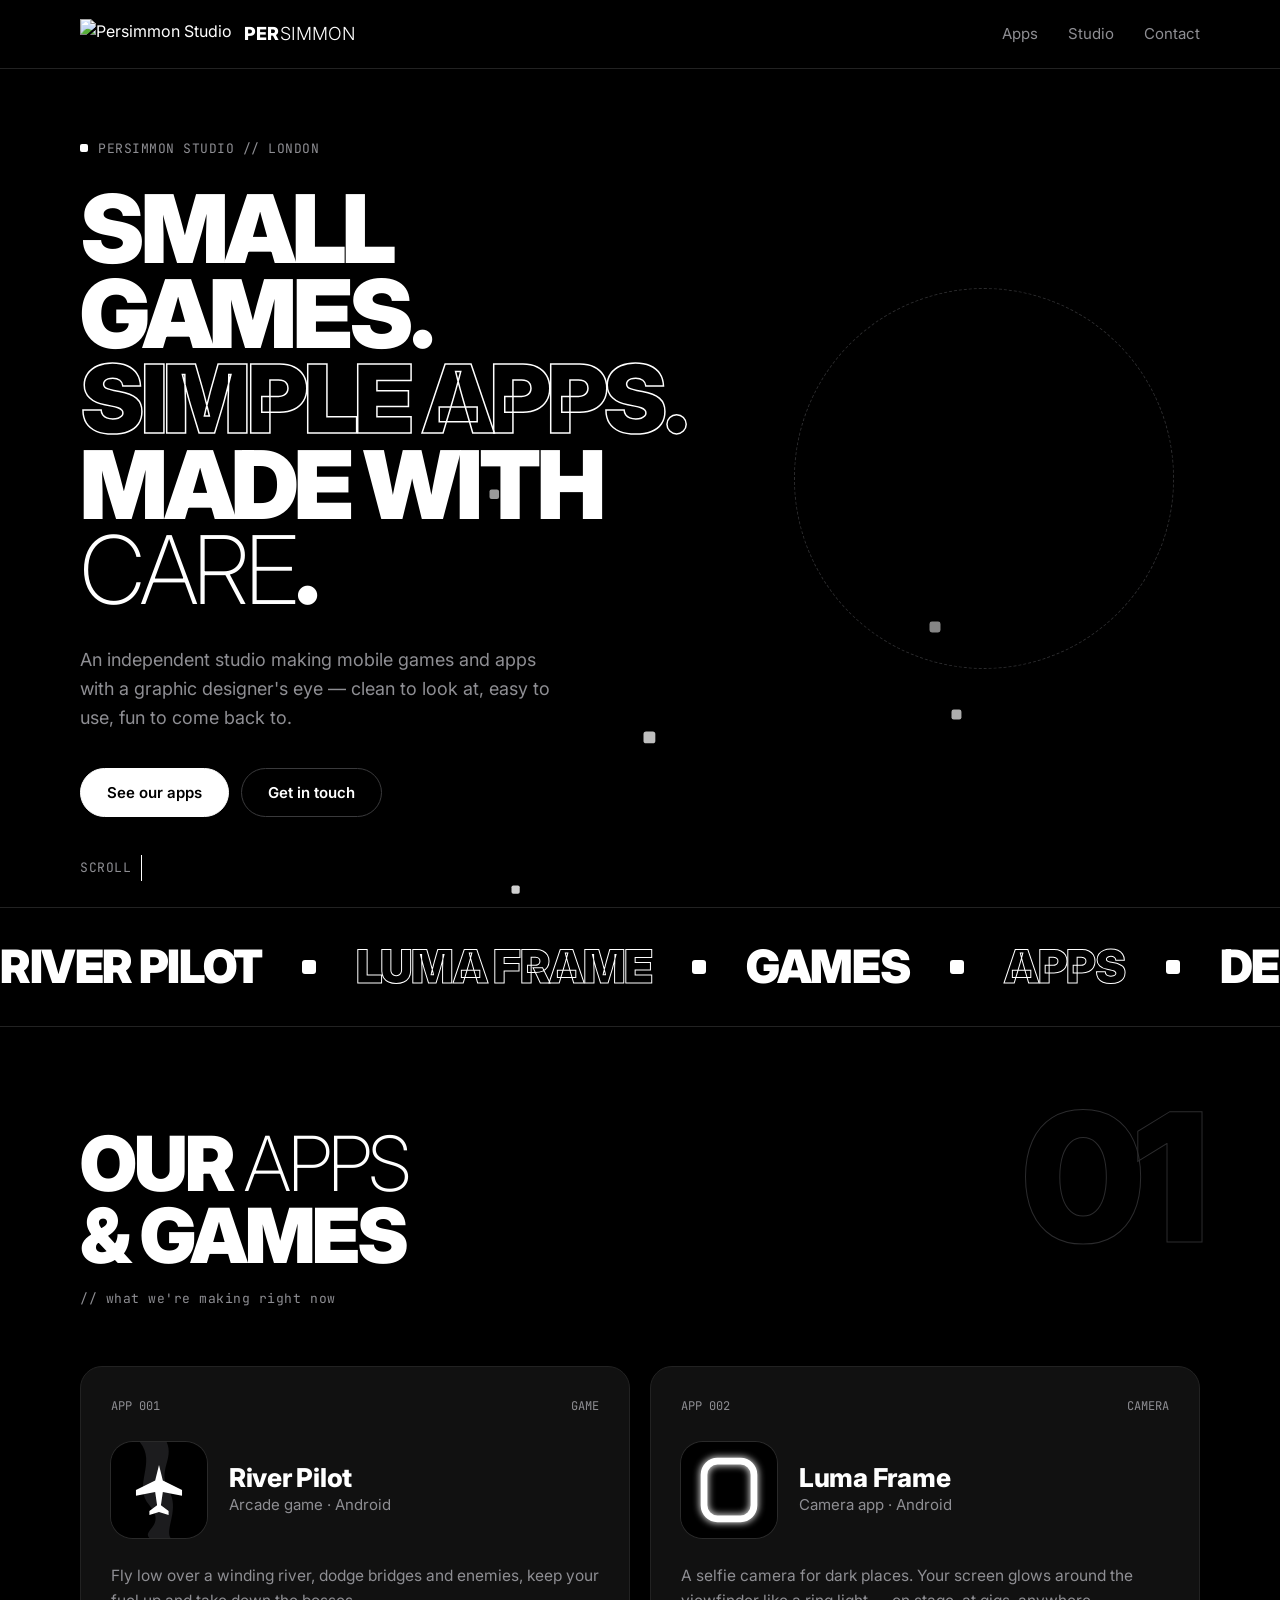
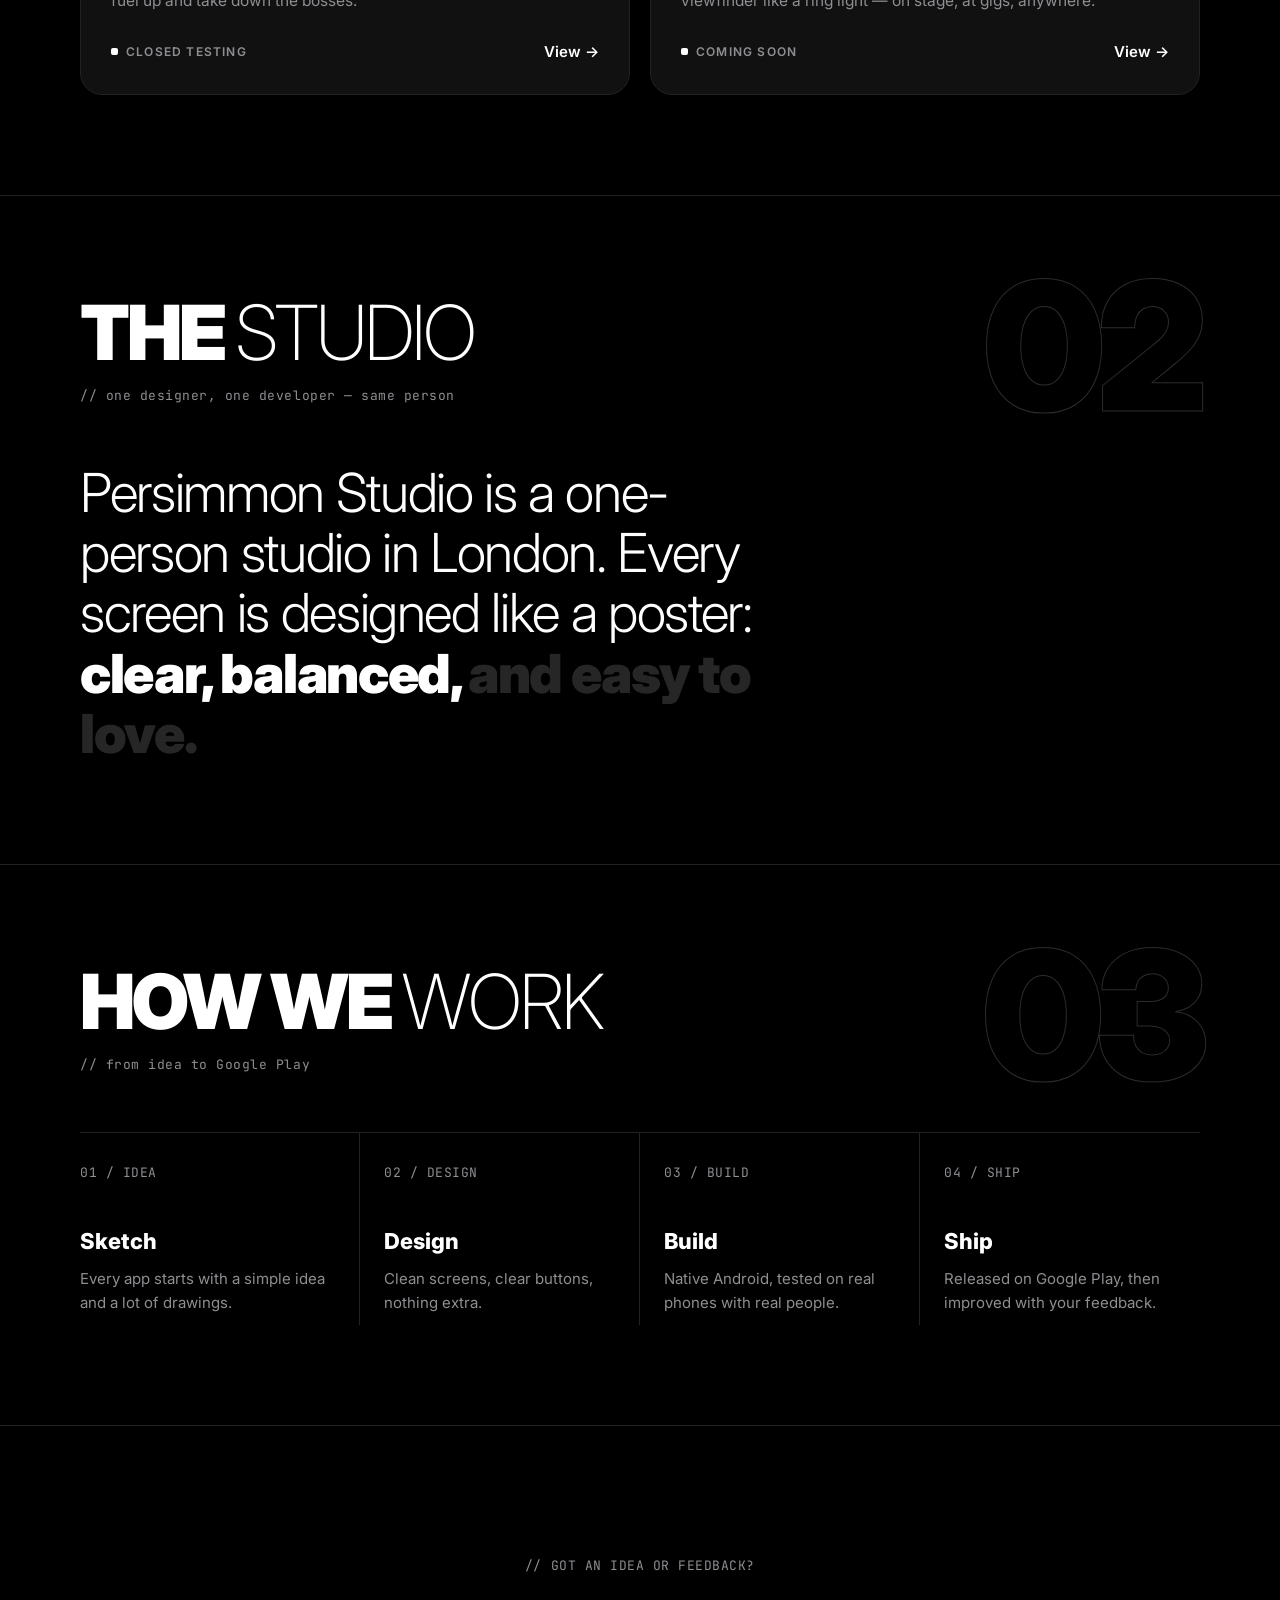
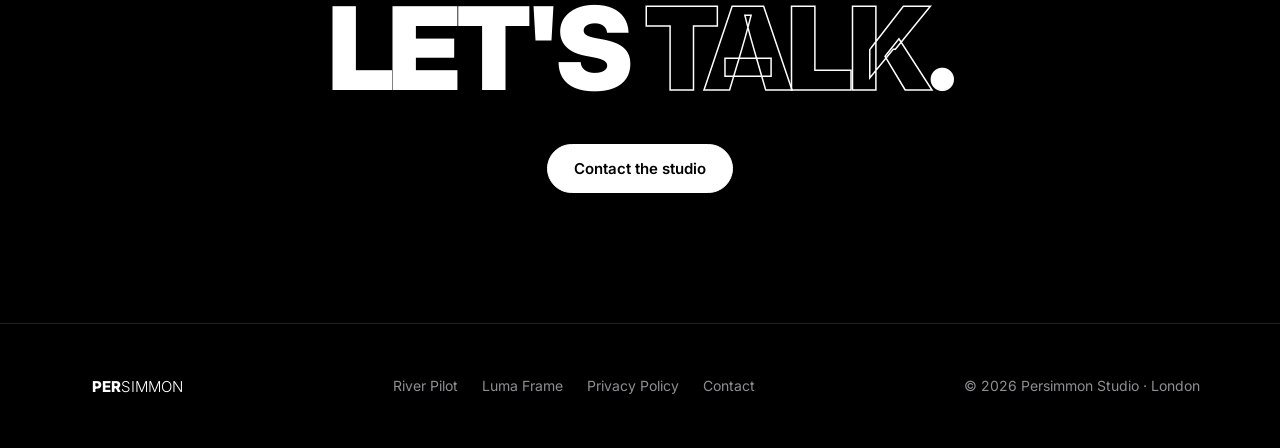
==== index.html @ 0d6e6540 "Add files via upload" ====
<!DOCTYPE html>
<html lang="en">
<head>
  <meta charset="UTF-8">
  <meta name="viewport" content="width=device-width, initial-scale=1.0">
  <title>Persimmon Studio — Independent Games & Apps</title>
  <meta name="description" content="Persimmon Studio is an independent London studio making clean, simple mobile games and apps — River Pilot and Luma Frame.">
  <link rel="icon" href="assets/favicon.png">
  <link rel="preconnect" href="https://fonts.googleapis.com">
  <link rel="preconnect" href="https://fonts.gstatic.com" crossorigin>
  <link href="https://fonts.googleapis.com/css2?family=Inter:wght@200;300;400;500;600;700;800;900&family=JetBrains+Mono:wght@400;500&display=swap" rel="stylesheet">
  <link rel="stylesheet" href="style.css">
  <link rel="stylesheet" href="motion.css">
</head>
<body>
<canvas id="pixels" aria-hidden="true"></canvas>

<header class="site-header">
  <div class="wrap nav">
    <a class="brand" href="index.html"><img src="assets/mark-white.png" alt="Persimmon Studio"><span class="wordmark"><b>PER</b>SIMMON</span></a>
    <ul class="nav-links">
      <li><a href="index.html#apps">Apps</a></li>
      <li><a href="index.html#studio">Studio</a></li>
      <li><a href="contact.html">Contact</a></li>
    </ul>
  </div>
</header>

<main>
  <!-- ===== HERO ===== -->
  <div class="hero-x">
    <div class="wrap hero-grid">
      <div>
        <div class="mono"><span class="sq"></span><span data-scramble>PERSIMMON STUDIO // LONDON</span></div>
        <h1 class="mega">
          <span class="line"><span>Small games.</span></span>
          <span class="line outline"><span>Simple apps.</span></span>
          <span class="line"><span>Made with <span class="thin">care</span>.</span></span>
        </h1>
        <p class="lead reveal d2">An independent studio making mobile games and apps with a graphic designer's eye — clean to look at, easy to use, fun to come back to.</p>
        <div class="hero-actions reveal d3">
          <a class="btn btn-white" href="#apps">See our apps</a>
          <a class="btn btn-line" href="contact.html">Get in touch</a>
        </div>
      </div>
      <div class="mark-stage" aria-hidden="true">
        <div class="mark-ring"></div>
        <img src="assets/mark-white.png" alt="">
      </div>
    </div>
    <div class="scroll-hint wrap mono">SCROLL<span class="bar"></span></div>
  </div>

  <!-- ===== MARQUEE ===== -->
  <div class="marquee" aria-hidden="true">
    <div class="marquee-track">
      <span>River Pilot <i></i></span><span class="o">Luma Frame <i></i></span><span>Games <i></i></span><span class="o">Apps <i></i></span><span>Design <i></i></span><span class="o">London <i></i></span>
      <span>River Pilot <i></i></span><span class="o">Luma Frame <i></i></span><span>Games <i></i></span><span class="o">Apps <i></i></span><span>Design <i></i></span><span class="o">London <i></i></span>
    </div>
  </div>

  <!-- ===== APPS ===== -->
  <section id="apps" style="border-top:0">
    <div class="wrap">
      <div class="shead reveal">
        <div class="big-num">01</div>
        <h2>Our <span class="thin">apps</span><br>&amp; games</h2>
        <span class="mono">// what we're making right now</span>
      </div>
      <div class="apps">

        <a class="app-card reveal d1" href="river-pilot.html">
          <div class="case-no"><span>APP 001</span><span>GAME</span></div>
          <div class="app-top">
            <div class="app-icon">
              <svg viewBox="0 0 100 100" aria-hidden="true">
                <rect width="100" height="100" fill="#000"/>
                <path d="M30 0 C48 22 22 45 40 66 S32 92 40 100 L62 100 C56 90 72 70 60 50 S66 18 58 0 Z" fill="#1c1c1e"/>
                <path d="M50 24 L54 40 L74 50 L74 56 L54 52 L52 66 L60 72 L60 76 L50 73 L40 76 L40 72 L48 66 L46 52 L26 56 L26 50 L46 40 Z" fill="#fff"/>
              </svg>
            </div>
            <div>
              <h3 data-scramble>River Pilot</h3>
              <div class="type">Arcade game · Android</div>
            </div>
          </div>
          <p>Fly low over a winding river, dodge bridges and enemies, keep your fuel up and take down the bosses.</p>
          <div class="app-foot"><span class="status">Closed testing</span><span class="arrow">View →</span></div>
        </a>

        <a class="app-card reveal d2" href="luma-frame.html">
          <div class="case-no"><span>APP 002</span><span>CAMERA</span></div>
          <div class="app-top">
            <div class="app-icon">
              <svg viewBox="0 0 100 100" aria-hidden="true">
                <defs><filter id="lf-glow-home" x="-50%" y="-50%" width="200%" height="200%"><feGaussianBlur stdDeviation="4"/></filter></defs>
                <rect width="100" height="100" fill="#000"/>
                <rect x="24" y="20" width="52" height="60" rx="14" fill="none" stroke="#fff" stroke-width="9" filter="url(#lf-glow-home)" opacity=".85"/>
                <rect x="24" y="20" width="52" height="60" rx="14" fill="none" stroke="#fff" stroke-width="7"/>
              </svg>
            </div>
            <div>
              <h3 data-scramble>Luma Frame</h3>
              <div class="type">Camera app · Android</div>
            </div>
          </div>
          <p>A selfie camera for dark places. Your screen glows around the viewfinder like a ring light — on stage, at gigs, anywhere.</p>
          <div class="app-foot"><span class="status">Coming soon</span><span class="arrow">View →</span></div>
        </a>

      </div>
    </div>
  </section>

  <!-- ===== STUDIO ===== -->
  <section id="studio">
    <div class="wrap">
      <div class="shead reveal">
        <div class="big-num">02</div>
        <h2>The <span class="thin">studio</span></h2>
        <span class="mono">// one designer, one developer — same person</span>
      </div>
      <p class="statement">Persimmon Studio is a one-person studio in London. Every screen is designed like a poster: <b>clear, balanced, and easy to love.</b></p>
    </div>
  </section>

  <!-- ===== PROCESS ===== -->
  <section>
    <div class="wrap">
      <div class="shead reveal">
        <div class="big-num">03</div>
        <h2>How we <span class="thin">work</span></h2>
        <span class="mono">// from idea to Google Play</span>
      </div>
      <div class="steps">
        <div class="step reveal"><span class="mono">01 / IDEA</span><h3>Sketch</h3><p>Every app starts with a simple idea and a lot of drawings.</p></div>
        <div class="step reveal d1"><span class="mono">02 / DESIGN</span><h3>Design</h3><p>Clean screens, clear buttons, nothing extra.</p></div>
        <div class="step reveal d2"><span class="mono">03 / BUILD</span><h3>Build</h3><p>Native Android, tested on real phones with real people.</p></div>
        <div class="step reveal d3"><span class="mono">04 / SHIP</span><h3>Ship</h3><p>Released on Google Play, then improved with your feedback.</p></div>
      </div>
    </div>
  </section>

  <!-- ===== CTA ===== -->
  <section class="cta">
    <div class="wrap reveal">
      <div class="mono" data-scramble>// GOT AN IDEA OR FEEDBACK?</div>
      <h2>Let's <span class="outline">talk</span>.</h2>
      <a class="btn btn-white" href="contact.html">Contact the studio</a>
    </div>
  </section>
</main>

<footer class="site-footer">
  <div class="wrap foot">
    <a class="brand" href="index.html"><img src="assets/mark-white.png" alt=""><span class="wordmark"><b>PER</b>SIMMON</span></a>
    <nav>
      <a href="river-pilot.html">River Pilot</a>
      <a href="luma-frame.html">Luma Frame</a>
      <a href="privacy.html">Privacy Policy</a>
      <a href="contact.html">Contact</a>
    </nav>
    <span>© 2026 Persimmon Studio · London</span>
  </div>
</footer>

<script src="main.js"></script>
</body>
</html>
---- style.css ----
/* Persimmon Studio — dark monochrome, built from the logo:
   white on black, bold "PER" + thin "SIMMON", spaced grey "STUDIO",
   and the little square pixels breaking off the fruit. */
:root {
  --bg: #000000;
  --bg-2: #0b0b0b;
  --card: #111111;
  --line: #222222;
  --white: #ffffff;
  --grey: #8e8e93;
  --grey-2: #5c5c60;
  --radius: 22px;
  --max: 1120px;
  --font: "Inter", system-ui, -apple-system, sans-serif;
}

* { box-sizing: border-box; margin: 0; padding: 0; }
html { scroll-behavior: smooth; }
body {
  font-family: var(--font);
  background: var(--bg);
  color: var(--white);
  line-height: 1.6;
  -webkit-font-smoothing: antialiased;
}
img { max-width: 100%; display: block; }
a { color: inherit; }
.wrap { width: min(var(--max), 100% - 48px); margin-inline: auto; }

/* ---------- Wordmark (same as the logo) ---------- */
.wordmark { font-weight: 300; letter-spacing: 0.01em; line-height: 1; }
.wordmark b { font-weight: 800; }
.studio-label { display: block; color: var(--grey); font-weight: 500; letter-spacing: 0.55em; font-size: 0.24em; margin-top: 0.5em; padding-left: 0.55em; }

/* ---------- Header ---------- */
.site-header {
  position: sticky; top: 0; z-index: 20;
  background: rgba(0, 0, 0, 0.72);
  backdrop-filter: saturate(140%) blur(14px);
  -webkit-backdrop-filter: saturate(140%) blur(14px);
  border-bottom: 1px solid var(--line);
}
.nav { display: flex; align-items: center; justify-content: space-between; height: 68px; }
.brand { display: flex; align-items: center; gap: 12px; text-decoration: none; }
.brand img { height: 30px; width: auto; }
.brand .wordmark { font-size: 18px; }
.nav-links { display: flex; gap: 30px; list-style: none; }
.nav-links a { text-decoration: none; font-size: 15px; color: var(--grey); transition: color .2s; }
.nav-links a:hover, .nav-links a[aria-current="page"] { color: var(--white); }

/* ---------- Buttons ---------- */
.btn {
  display: inline-flex; align-items: center; justify-content: center; gap: 10px;
  padding: 14px 26px; border-radius: 999px; font: 600 15px var(--font);
  text-decoration: none; border: 1px solid var(--white); cursor: pointer;
  transition: transform .15s, background .2s, color .2s, border-color .2s;
}
.btn:hover { transform: translateY(-2px); }
.btn-white { background: var(--white); color: #000; }
.btn-line { background: transparent; color: var(--white); border-color: #3a3a3c; }
.btn-line:hover { border-color: var(--white); }
.btn[aria-disabled="true"] { background: #1c1c1e; color: var(--grey); border-color: #1c1c1e; pointer-events: none; }

/* ---------- Pixels (logo motif) ---------- */
.pixels { position: absolute; pointer-events: none; }
.pixels i { position: absolute; background: var(--white); border-radius: 22%; }

/* ---------- Home hero ---------- */
.hero { position: relative; padding: 110px 0 120px; text-align: center; overflow: hidden; }
.hero-mark { width: clamp(120px, 16vw, 180px); margin: 0 auto 44px; }
.hero h1 { font-size: clamp(54px, 10vw, 128px); }
.hero .lead { color: var(--grey); font-size: clamp(17px, 2vw, 20px); max-width: 46ch; margin: 34px auto 40px; }
.hero-actions { display: flex; gap: 12px; justify-content: center; flex-wrap: wrap; }

/* ---------- Sections ---------- */
section { padding: 100px 0; border-top: 1px solid var(--line); }
.kicker { color: var(--grey); font-size: 13px; font-weight: 600; letter-spacing: 0.3em; text-transform: uppercase; margin-bottom: 14px; }
.section-title { font-size: clamp(32px, 4.5vw, 52px); font-weight: 300; letter-spacing: -0.02em; line-height: 1.05; margin-bottom: 50px; }
.section-title b { font-weight: 800; }

/* ---------- App icon ---------- */
.app-icon { width: 96px; height: 96px; border-radius: 22.5%; flex-shrink: 0; overflow: hidden; box-shadow: 0 0 0 1px #2a2a2a; }
.app-icon svg { width: 100%; height: 100%; display: block; }
.app-icon.lg { width: 140px; height: 140px; }

/* ---------- App list (home) ---------- */
.apps { display: grid; grid-template-columns: repeat(auto-fit, minmax(320px, 1fr)); gap: 20px; }
.app-card {
  background: var(--card); border: 1px solid var(--line); border-radius: var(--radius);
  padding: 30px; text-decoration: none; display: flex; flex-direction: column; gap: 26px;
  transition: border-color .2s, transform .2s;
}
.app-card:hover { border-color: #3a3a3c; transform: translateY(-4px); }
.app-top { display: flex; gap: 22px; align-items: center; }
.app-top h3 { font-size: 26px; font-weight: 800; letter-spacing: -0.01em; line-height: 1.15; }
.app-top .type { color: var(--grey); font-size: 15px; }
.app-card p { color: var(--grey); font-size: 15.5px; }
.app-foot { display: flex; justify-content: space-between; align-items: center; margin-top: auto; }
.status { font-size: 12px; font-weight: 600; letter-spacing: .1em; text-transform: uppercase; color: var(--grey); display: inline-flex; align-items: center; gap: 8px; }
.status::before { content: ""; width: 7px; height: 7px; border-radius: 2px; background: var(--white); }
.arrow { font-size: 15px; font-weight: 600; }

/* ---------- About ---------- */
.about { display: grid; grid-template-columns: 1fr 1.2fr; gap: 60px; align-items: start; }
.about p { color: var(--grey); font-size: 18px; margin-bottom: 18px; }
.about p strong { color: var(--white); font-weight: 600; }
.values { display: grid; gap: 0; }
.value { padding: 22px 0; border-bottom: 1px solid var(--line); display: grid; grid-template-columns: 50px 1fr; }
.value:first-child { border-top: 1px solid var(--line); }
.value span { color: var(--grey-2); font-weight: 600; font-size: 14px; padding-top: 3px; }
.value h3 { font-size: 18px; font-weight: 700; margin-bottom: 2px; }
.value p { color: var(--grey); font-size: 15px; margin: 0; }

/* ---------- App page ---------- */
.app-hero { padding: 90px 0 70px; display: grid; grid-template-columns: 1.15fr 1fr; gap: 70px; align-items: center; }
.app-hero h1 { font-size: clamp(50px, 7vw, 86px); font-weight: 800; letter-spacing: -0.035em; line-height: 1; margin: 30px 0 18px; }
.app-hero .lead { color: var(--grey); font-size: 19px; margin-bottom: 34px; max-width: 46ch; }
.phone {
  justify-self: center; width: 100%; max-width: 330px; aspect-ratio: 9 / 19;
  border-radius: 46px; border: 10px solid #1c1c1e; background: #000; overflow: hidden;
  box-shadow: 0 0 0 1px #2c2c2e, 0 40px 80px -30px rgba(255,255,255,.12);
}
.phone svg, .phone img { width: 100%; height: 100%; object-fit: cover; display: block; }
.meta { display: grid; grid-template-columns: repeat(4, 1fr); border-top: 1px solid var(--line); }
.meta div { padding: 26px 0; }
.meta dt { font-size: 12px; text-transform: uppercase; letter-spacing: .18em; color: var(--grey); margin-bottom: 4px; }
.meta dd { font-weight: 700; font-size: 17px; }
.features { display: grid; grid-template-columns: repeat(auto-fit, minmax(240px, 1fr)); gap: 16px; }
.feature { background: var(--card); border: 1px solid var(--line); border-radius: var(--radius); padding: 28px; }
.feature .num { color: var(--grey-2); font-weight: 700; font-size: 13px; margin-bottom: 18px; }
.feature h3 { font-size: 19px; font-weight: 700; margin-bottom: 6px; }
.feature p { color: var(--grey); font-size: 15px; }

/* ---------- Text pages ---------- */
.page-head { padding: 90px 0 50px; }
.page-head h1 { font-size: clamp(42px, 6.5vw, 76px); font-weight: 300; letter-spacing: -0.03em; line-height: 1.02; }
.page-head h1 b { font-weight: 800; }
.page-head p { color: var(--grey); margin-top: 16px; font-size: 17px; }
.prose { max-width: 720px; padding-bottom: 110px; }
.prose h2 { font-size: 22px; font-weight: 700; margin: 50px 0 12px; }
.prose p, .prose li { color: #c7c7cc; margin-bottom: 12px; }
.prose ul { padding-left: 22px; margin-bottom: 12px; }
.prose a { color: var(--white); text-underline-offset: 3px; }
.prose code { background: #1c1c1e; padding: 2px 7px; border-radius: 6px; font-size: .9em; }
.prose .note { background: var(--card); border: 1px solid var(--line); border-radius: 16px; padding: 20px 24px; }
.prose .note p { color: var(--white); margin: 0; }

/* ---------- Contact ---------- */
.topics { display: grid; grid-template-columns: repeat(auto-fit, minmax(230px, 1fr)); gap: 16px; margin-bottom: 20px; }
.contact-box {
  position: relative; overflow: hidden;
  background: var(--white); color: #000; border-radius: 30px;
  padding: clamp(36px, 6vw, 70px); margin-bottom: 110px;
  display: grid; grid-template-columns: 1.2fr 1fr; gap: 40px; align-items: center;
}
.contact-box h2 { font-size: clamp(32px, 4.5vw, 52px); font-weight: 300; letter-spacing: -0.02em; line-height: 1.05; }
.contact-box h2 b { font-weight: 800; }
.contact-box p { color: #555; margin-top: 12px; }
.email-line { font-size: clamp(18px, 2.2vw, 24px); font-weight: 700; word-break: break-all; display: block; margin-bottom: 20px; text-decoration: none; }
.contact-box .btn-white { background: #000; color: #fff; border-color: #000; }
.contact-box .btn-line { color: #000; border-color: #ccc; }
.contact-box .btn-line:hover { border-color: #000; }
.contact-actions { display: flex; gap: 12px; flex-wrap: wrap; }

/* ---------- Footer ---------- */
.site-footer { border-top: 1px solid var(--line); padding: 50px 0; font-size: 14px; color: var(--grey); }
.foot { display: flex; justify-content: space-between; gap: 24px; flex-wrap: wrap; align-items: center; }
.foot .brand img { height: 24px; }
.foot .brand .wordmark { font-size: 15px; color: var(--white); }
.foot nav { display: flex; gap: 24px; flex-wrap: wrap; }
.foot a { text-decoration: none; }
.foot nav a:hover { color: var(--white); }

/* ---------- Responsive ---------- */
@media (max-width: 860px) {
  .app-hero, .contact-box, .about { grid-template-columns: 1fr; }
  .app-hero { gap: 50px; }
  .meta { grid-template-columns: repeat(2, 1fr); }
}
@media (max-width: 560px) {
  .brand .wordmark { display: none; }
  .nav-links { gap: 20px; }
  .app-icon { width: 76px; height: 76px; }
  .app-card { padding: 24px; }
  .hero { padding: 80px 0 90px; }
}
---- motion.css ----
/* ===== Persimmon Studio — motion layer =====
   Extra styles for the animated version: big type, pixel trail,
   custom cursor, marquee, scroll reveals, outlined section numbers. */

:root { --mono: "JetBrains Mono", ui-monospace, monospace; }

/* ---------- Pixel canvas (cursor trail + ambient pixels) ---------- */
#pixels { position: fixed; inset: 0; width: 100%; height: 100%; pointer-events: none; z-index: 1; }
main, .site-footer { position: relative; z-index: 2; }

/* ---------- Custom cursor (desktop only) ---------- */
.cursor, .cursor-dot { position: fixed; top: 0; left: 0; pointer-events: none; z-index: 100; opacity: 0; }
.cursor {
  width: 38px; height: 38px; margin: -19px 0 0 -19px; border: 1px solid rgba(255,255,255,.55);
  border-radius: 10px; transition: width .25s, height .25s, margin .25s, border-radius .25s, background .25s, opacity .3s;
}
.cursor-dot { width: 6px; height: 6px; margin: -3px 0 0 -3px; background: #fff; border-radius: 1.5px; }
body.has-cursor .cursor, body.has-cursor .cursor-dot { opacity: 1; }
body.cursor-hover .cursor { width: 64px; height: 64px; margin: -32px 0 0 -32px; border-radius: 18px; background: rgba(255,255,255,.08); border-color: #fff; }
@media (hover: hover) and (pointer: fine) { body.has-cursor, body.has-cursor a, body.has-cursor button { cursor: none; } }

/* ---------- Mono labels ---------- */
.mono { font-family: var(--mono); font-size: 13px; color: var(--grey); letter-spacing: .04em; }
.mono .sq { display: inline-block; width: 8px; height: 8px; background: #fff; border-radius: 2px; margin-right: 10px; vertical-align: 1px; }

/* ---------- Hero ---------- */
.hero-x { position: relative; padding: 70px 0 90px; min-height: calc(100vh - 68px); display: flex; align-items: center; overflow: hidden; }
.hero-grid { display: grid; grid-template-columns: 1.5fr 1fr; gap: 40px; align-items: center; }
.hero-x > .wrap { width: min(var(--max), 100% - 48px); margin-inline: auto; }
.mega {
  font-weight: 900; text-transform: uppercase; letter-spacing: -0.045em; line-height: .9;
  font-size: clamp(48px, 7.4vw, 108px); margin: 26px 0 34px;
}
.mega .line { display: block; overflow: hidden; }
.mega .line > span { display: inline-block; transform: translateY(105%); animation: rise .9s cubic-bezier(.2,.8,.2,1) forwards; }
.mega .line:nth-child(2) > span { animation-delay: .12s; }
.mega .line:nth-child(3) > span { animation-delay: .24s; }
.mega .outline > span { color: transparent; -webkit-text-stroke: 1.5px #fff; }
.mega .thin { font-weight: 200; }
@keyframes rise { to { transform: translateY(0); } }

.hero-x .lead { color: var(--grey); font-size: 18px; max-width: 44ch; margin-bottom: 36px; }
.hero-x .hero-actions { justify-content: flex-start; }

/* The logo mark with pixels breaking away */
.mark-stage { position: relative; justify-self: center; width: min(340px, 80%); aspect-ratio: 1; }
.mark-stage img { position: absolute; inset: 8%; width: 84%; animation: float 6s ease-in-out infinite; }
.mark-stage .px { position: absolute; background: #fff; border-radius: 22%; opacity: 0; animation: drift 3.6s linear infinite; }
@keyframes float { 0%,100% { transform: translateY(0); } 50% { transform: translateY(-12px); } }
@keyframes drift {
  0%   { opacity: 0; transform: translate(0,0) scale(1); }
  15%  { opacity: 1; }
  100% { opacity: 0; transform: translate(var(--dx), var(--dy)) scale(.4); }
}
.mark-ring { position: absolute; inset: -6%; border: 1px dashed #2c2c2e; border-radius: 50%; animation: spin 40s linear infinite; }
@keyframes spin { to { transform: rotate(360deg); } }

.scroll-hint { position: absolute; left: 0; right: 0; bottom: 26px; }
.scroll-hint .bar { display: inline-block; width: 1px; height: 26px; background: #fff; margin-left: 10px; vertical-align: middle; animation: blink 1.4s steps(2) infinite; }
@keyframes blink { 50% { opacity: 0; } }

/* ---------- Marquee ---------- */
.marquee { border-top: 1px solid var(--line); border-bottom: 1px solid var(--line); overflow: hidden; padding: 22px 0; position: relative; z-index: 2; background: #000; }
.marquee-track { display: flex; width: max-content; animation: marquee 28s linear infinite; }
.marquee span { font-weight: 900; font-size: clamp(26px, 4vw, 46px); text-transform: uppercase; letter-spacing: -0.03em; padding-right: 40px; white-space: nowrap; display: flex; align-items: center; gap: 40px; }
.marquee span.o { color: transparent; -webkit-text-stroke: 1px #fff; }
.marquee i { width: 14px; height: 14px; background: #fff; border-radius: 3px; display: inline-block; }
.marquee:hover .marquee-track { animation-play-state: paused; }
@keyframes marquee { to { transform: translateX(-50%); } }

/* ---------- Section heads with big outlined numbers ---------- */
.shead { position: relative; margin-bottom: 56px; }
.shead .big-num {
  position: absolute; right: 0; top: -40px; font-weight: 900; font-size: clamp(90px, 14vw, 190px);
  line-height: 1; color: transparent; -webkit-text-stroke: 1px #2c2c2e; letter-spacing: -0.05em; pointer-events: none;
}
.shead h2 { font-weight: 900; text-transform: uppercase; letter-spacing: -0.04em; line-height: .95; font-size: clamp(38px, 6vw, 76px); position: relative; }
.shead h2 .thin { font-weight: 200; }
.shead .mono { margin-top: 18px; display: block; position: relative; }

/* ---------- App cards: spotlight hover ---------- */
.app-card { position: relative; overflow: hidden; }
.app-card::before {
  content: ""; position: absolute; inset: 0; pointer-events: none; opacity: 0; transition: opacity .3s;
  background: radial-gradient(420px circle at var(--mx, 50%) var(--my, 50%), rgba(255,255,255,.09), transparent 60%);
}
.app-card:hover::before { opacity: 1; }
.app-card .app-icon { transition: transform .4s cubic-bezier(.2,.8,.2,1); }
.app-card:hover .app-icon { transform: scale(1.08) rotate(-4deg); }
.app-card .arrow { transition: transform .3s; }
.app-card:hover .arrow { transform: translateX(6px); }
.case-no { font-family: var(--mono); font-size: 12px; color: var(--grey); display: flex; justify-content: space-between; }

/* ---------- Big statement ---------- */
.statement { font-weight: 300; font-size: clamp(28px, 4.2vw, 54px); line-height: 1.12; letter-spacing: -0.025em; max-width: 22ch; }
.statement b { font-weight: 900; }
.statement .w { opacity: .15; transition: opacity .4s; }
.statement .w.on { opacity: 1; }

/* ---------- Process ---------- */
.steps { display: grid; grid-template-columns: repeat(4, 1fr); gap: 0; border-top: 1px solid var(--line); }
.step { padding: 30px 24px 10px 0; border-right: 1px solid var(--line); }
.step + .step { padding-left: 24px; }
.step:last-child { border-right: 0; }
.step .mono { display: block; margin-bottom: 40px; }
.step h3 { font-size: 22px; font-weight: 800; margin-bottom: 8px; }
.step p { color: var(--grey); font-size: 15px; }

/* ---------- CTA ---------- */
.cta { text-align: center; padding: 130px 0; }
.cta h2 { font-weight: 900; text-transform: uppercase; letter-spacing: -0.045em; line-height: .9; font-size: clamp(48px, 9vw, 130px); margin: 20px 0 44px; }
.cta h2 .outline { color: transparent; -webkit-text-stroke: 1.5px #fff; }

/* ---------- Scroll reveal ---------- */
.reveal { opacity: 0; transform: translateY(40px); transition: opacity .9s cubic-bezier(.2,.8,.2,1), transform .9s cubic-bezier(.2,.8,.2,1); }
.reveal.in { opacity: 1; transform: none; }
.reveal.d1 { transition-delay: .1s; } .reveal.d2 { transition-delay: .2s; } .reveal.d3 { transition-delay: .3s; }

/* ---------- Header shrink on scroll ---------- */
.site-header { transition: background .3s; }
body.scrolled .site-header { background: rgba(0,0,0,.9); }

/* ---------- Responsive ---------- */
@media (max-width: 860px) {
  .hero-grid { grid-template-columns: 1fr; }
  .mark-stage { order: -1; width: 200px; }
  .hero-x { min-height: auto; padding-top: 50px; }
  .steps { grid-template-columns: 1fr 1fr; }
  .step:nth-child(2) { border-right: 0; }
  .step:nth-child(3) { padding-left: 0; }
  .scroll-hint { display: none; }
}
@media (max-width: 560px) {
  .steps { grid-template-columns: 1fr; }
  .step, .step + .step { border-right: 0; padding-left: 0; border-bottom: 1px solid var(--line); padding-bottom: 24px; }
  .step .mono { margin-bottom: 14px; }
}

/* ---------- Respect reduced motion ---------- */
@media (prefers-reduced-motion: reduce) {
  *, *::before, *::after { animation: none !important; transition: none !important; }
  .mega .line > span { transform: none; }
  .reveal { opacity: 1; transform: none; }
  .statement .w { opacity: 1; }
}
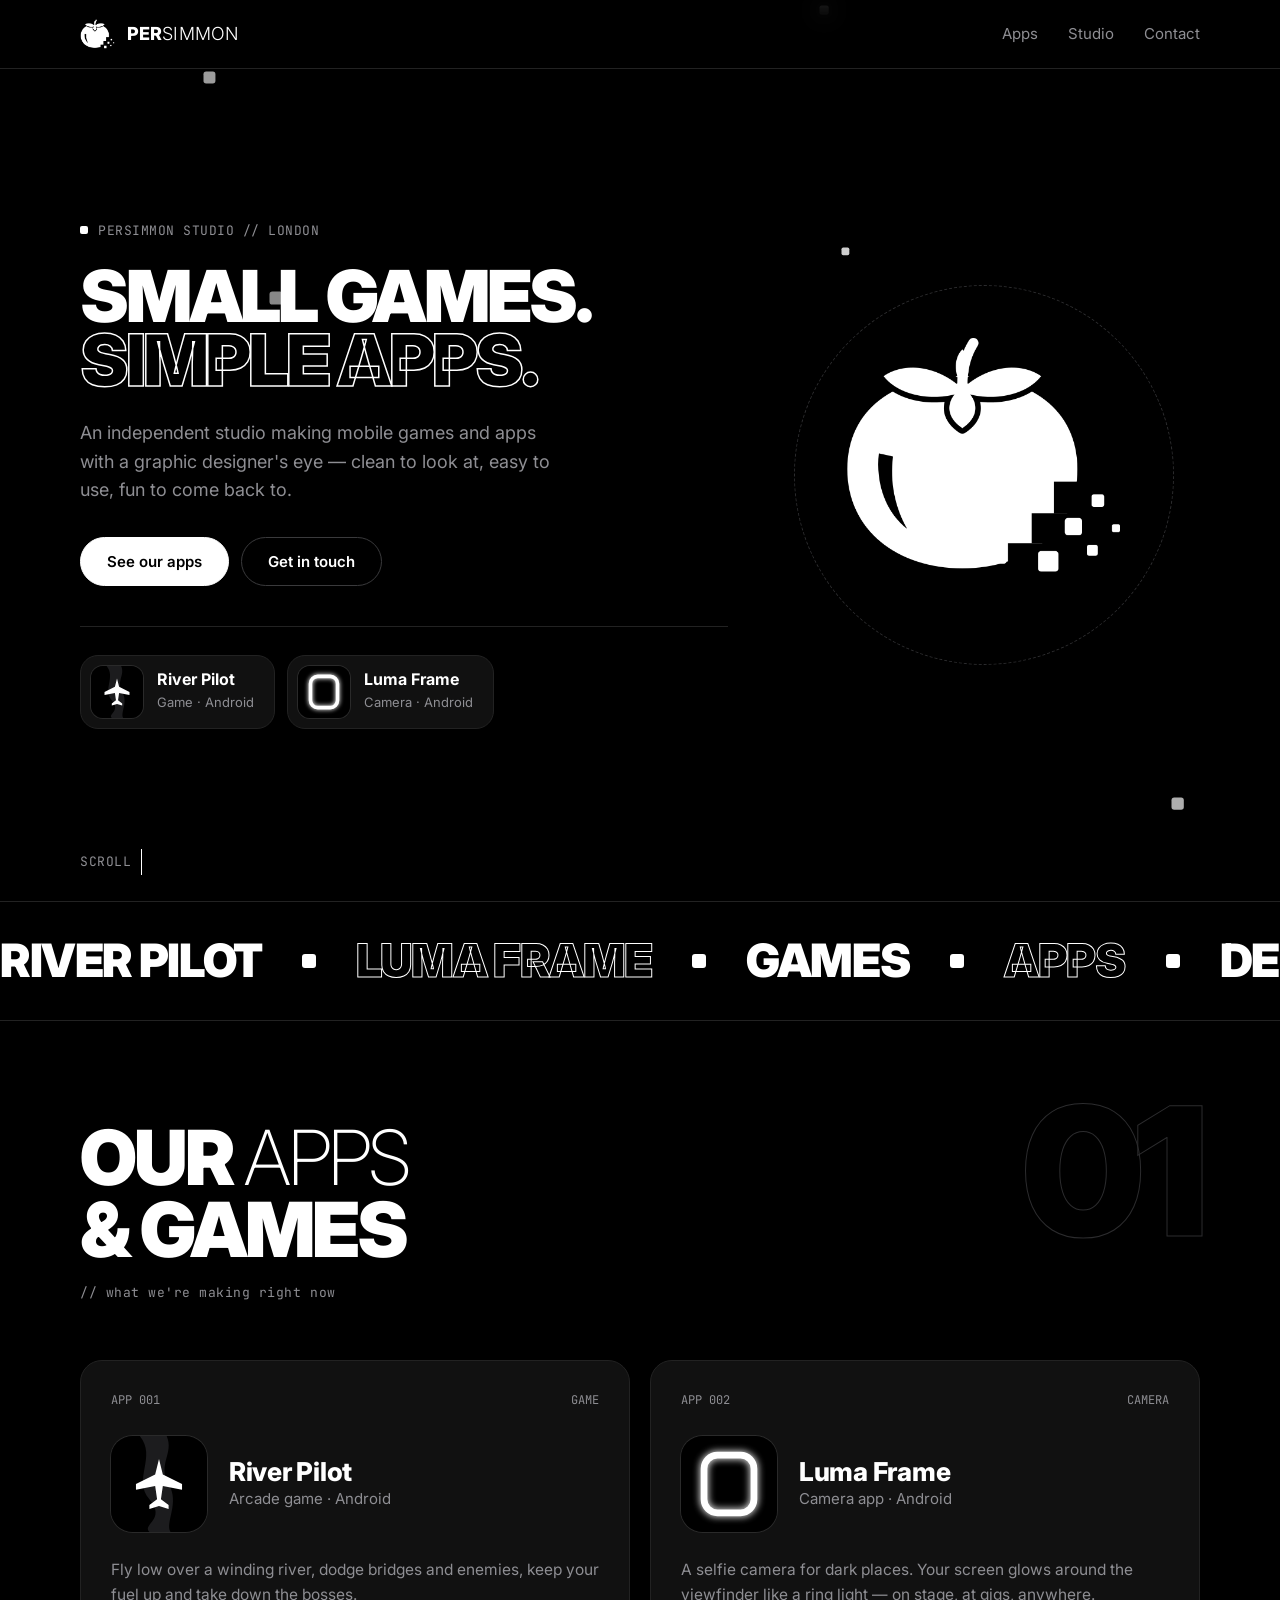
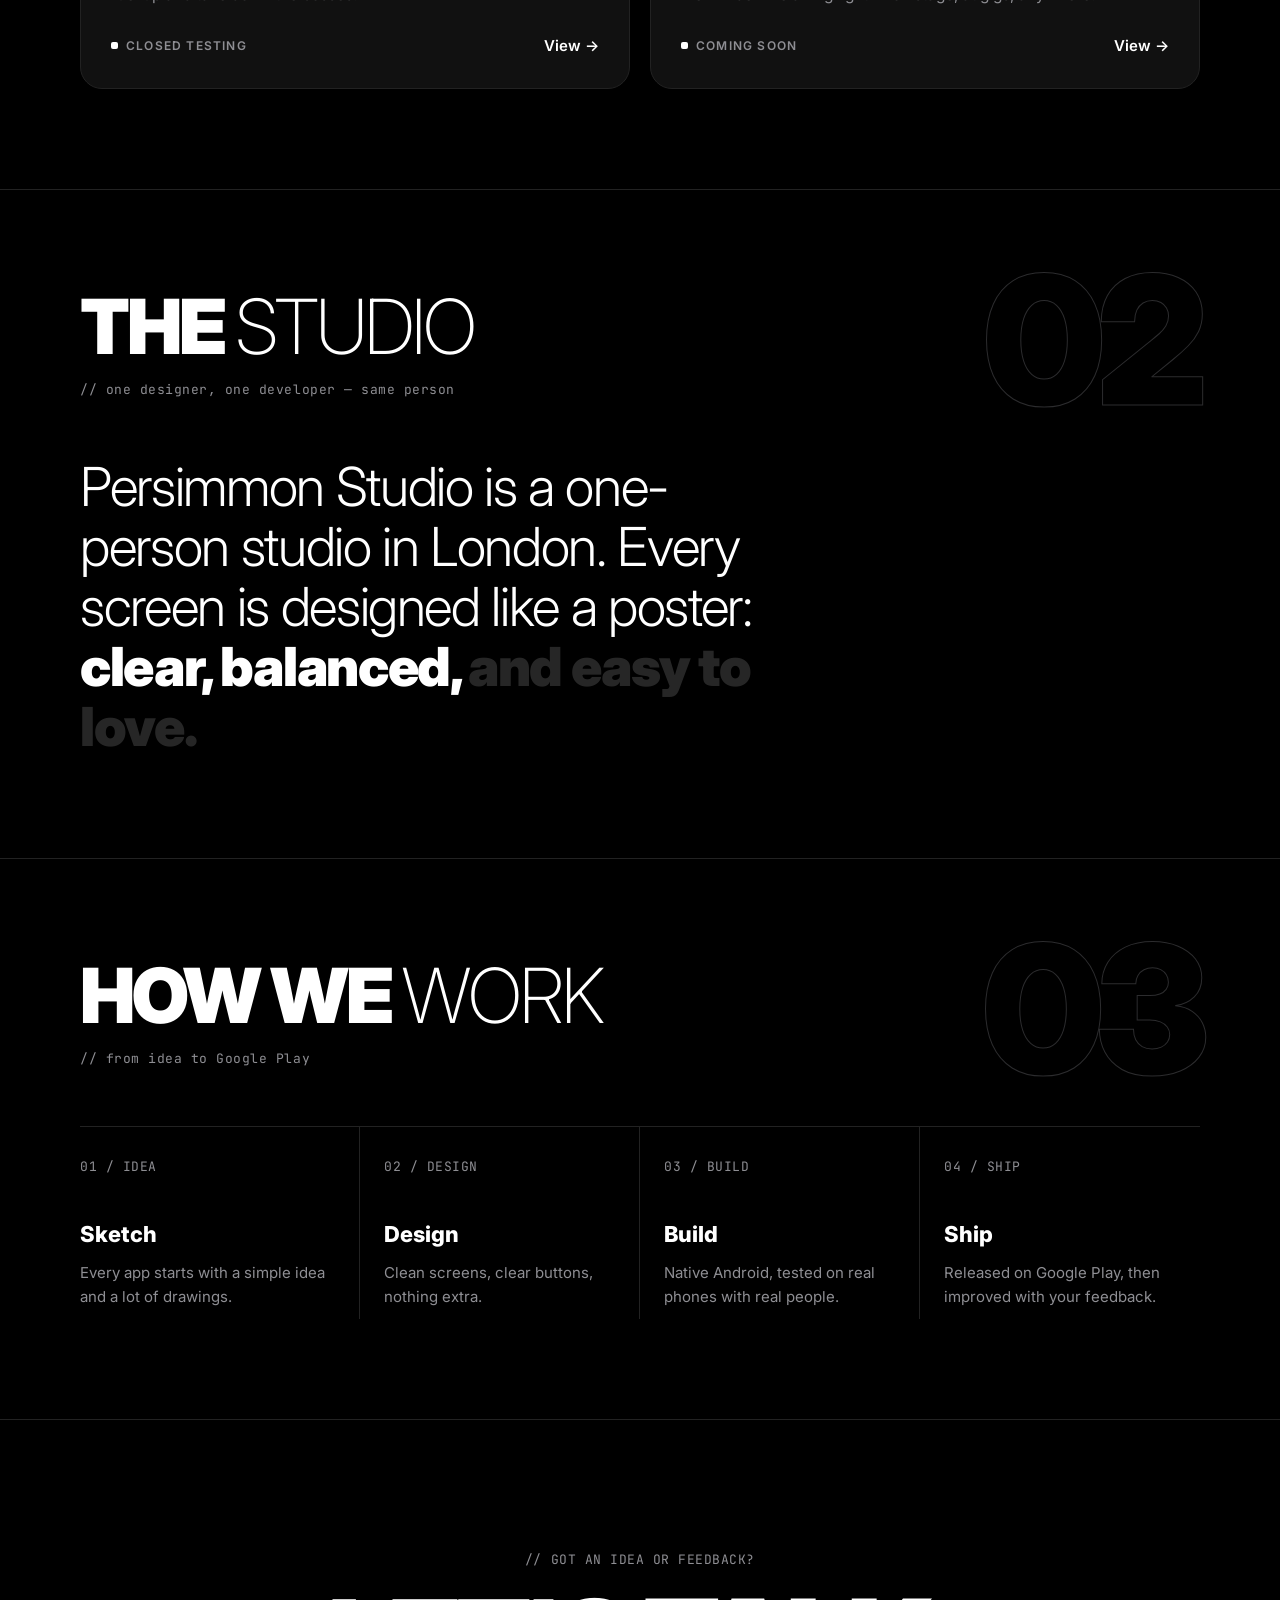
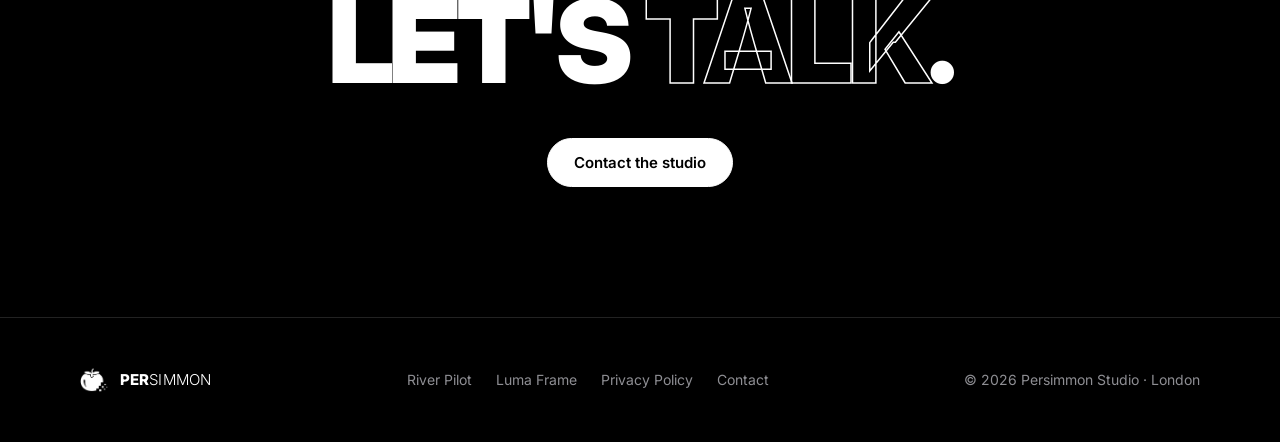
==== commit f7ce3cab: "Add files via upload" ====
--- a/index.html
+++ b/index.html
@@ -35,12 +35,21 @@
         <h1 class="mega">
           <span class="line"><span>Small games.</span></span>
           <span class="line outline"><span>Simple apps.</span></span>
-          <span class="line"><span>Made with <span class="thin">care</span>.</span></span>
         </h1>
         <p class="lead reveal d2">An independent studio making mobile games and apps with a graphic designer's eye — clean to look at, easy to use, fun to come back to.</p>
         <div class="hero-actions reveal d3">
           <a class="btn btn-white" href="#apps">See our apps</a>
           <a class="btn btn-line" href="contact.html">Get in touch</a>
+        </div>
+        <div class="hero-apps reveal d3">
+          <a class="hero-app" href="river-pilot.html">
+            <span class="mini-icon"><svg viewBox="0 0 100 100" aria-hidden="true"><rect width="100" height="100" fill="#000"/><path d="M30 0 C48 22 22 45 40 66 S32 92 40 100 L62 100 C56 90 72 70 60 50 S66 18 58 0 Z" fill="#1c1c1e"/><path d="M50 24 L54 40 L74 50 L74 56 L54 52 L52 66 L60 72 L60 76 L50 73 L40 76 L40 72 L48 66 L46 52 L26 56 L26 50 L46 40 Z" fill="#fff"/></svg></span>
+            <span><b>River Pilot</b><small>Game · Android</small></span>
+          </a>
+          <a class="hero-app" href="luma-frame.html">
+            <span class="mini-icon"><svg viewBox="0 0 100 100" aria-hidden="true"><defs><filter id="lf-glow-hero" x="-50%" y="-50%" width="200%" height="200%"><feGaussianBlur stdDeviation="4"/></filter></defs><rect width="100" height="100" fill="#000"/><rect x="24" y="20" width="52" height="60" rx="14" fill="none" stroke="#fff" stroke-width="9" filter="url(#lf-glow-hero)" opacity=".85"/><rect x="24" y="20" width="52" height="60" rx="14" fill="none" stroke="#fff" stroke-width="7"/></svg></span>
+            <span><b>Luma Frame</b><small>Camera · Android</small></span>
+          </a>
         </div>
       </div>
       <div class="mark-stage" aria-hidden="true">
--- a/motion.css
+++ b/motion.css
@@ -29,7 +29,7 @@
 .hero-x > .wrap { width: min(var(--max), 100% - 48px); margin-inline: auto; }
 .mega {
   font-weight: 900; text-transform: uppercase; letter-spacing: -0.045em; line-height: .9;
-  font-size: clamp(48px, 7.4vw, 108px); margin: 26px 0 34px;
+  font-size: clamp(40px, 5.6vw, 80px); margin: 22px 0 26px;
 }
 .mega .line { display: block; overflow: hidden; }
 .mega .line > span { display: inline-block; transform: translateY(105%); animation: rise .9s cubic-bezier(.2,.8,.2,1) forwards; }
@@ -39,7 +39,7 @@
 .mega .thin { font-weight: 200; }
 @keyframes rise { to { transform: translateY(0); } }
 
-.hero-x .lead { color: var(--grey); font-size: 18px; max-width: 44ch; margin-bottom: 36px; }
+.hero-x .lead { color: var(--grey); font-size: 18px; max-width: 44ch; margin-bottom: 32px; }
 .hero-x .hero-actions { justify-content: flex-start; }
 
 /* The logo mark with pixels breaking away */
@@ -143,3 +143,16 @@
   .reveal { opacity: 1; transform: none; }
   .statement .w { opacity: 1; }
 }
+
+/* ---------- Apps shown right in the hero ---------- */
+.hero-apps { display: flex; gap: 12px; flex-wrap: wrap; margin-top: 40px; padding-top: 28px; border-top: 1px solid var(--line); }
+.hero-app {
+  display: flex; align-items: center; gap: 14px; text-decoration: none;
+  background: var(--card); border: 1px solid var(--line); border-radius: 18px; padding: 10px 20px 10px 10px;
+  transition: border-color .2s, transform .2s;
+}
+.hero-app:hover { border-color: #fff; transform: translateY(-3px); }
+.mini-icon { width: 52px; height: 52px; border-radius: 12px; overflow: hidden; box-shadow: 0 0 0 1px #2a2a2a; flex-shrink: 0; }
+.mini-icon svg { width: 100%; height: 100%; display: block; }
+.hero-app b { display: block; font-size: 16px; font-weight: 700; line-height: 1.2; }
+.hero-app small { color: var(--grey); font-size: 13px; }
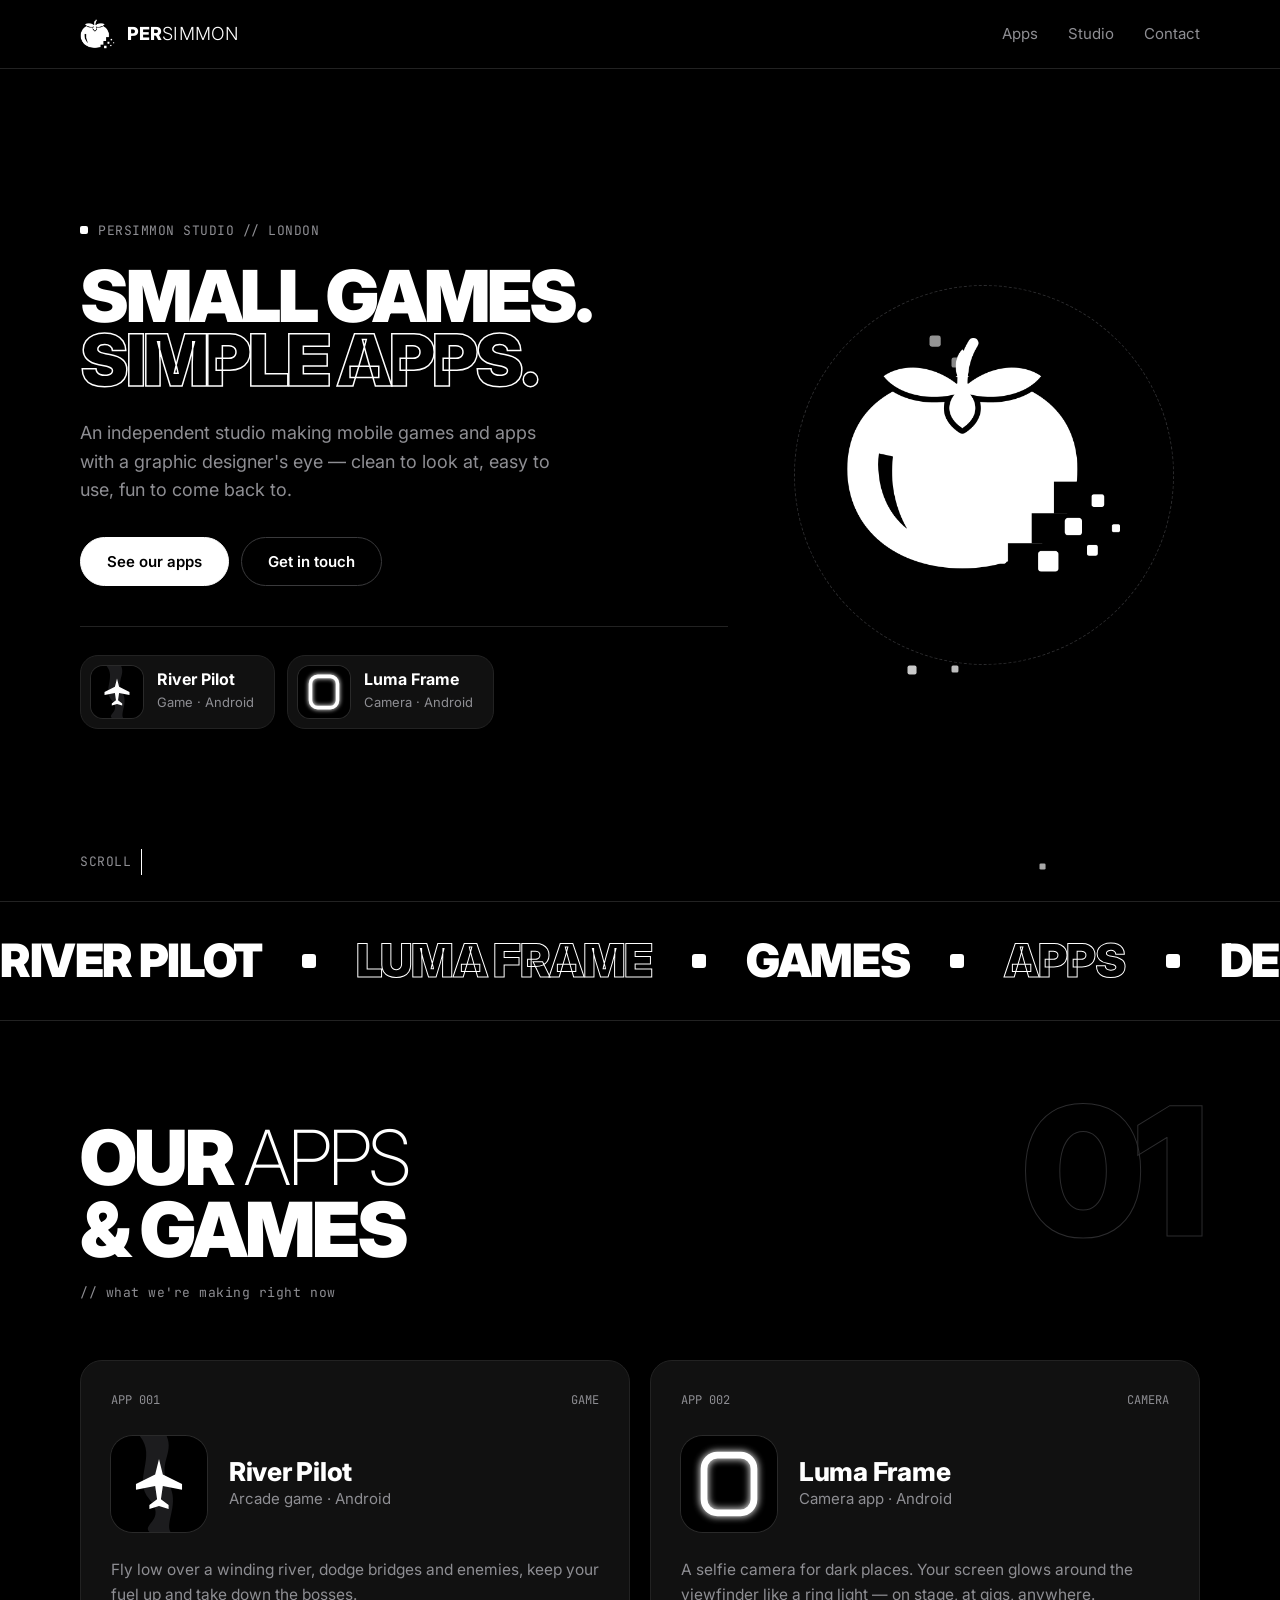
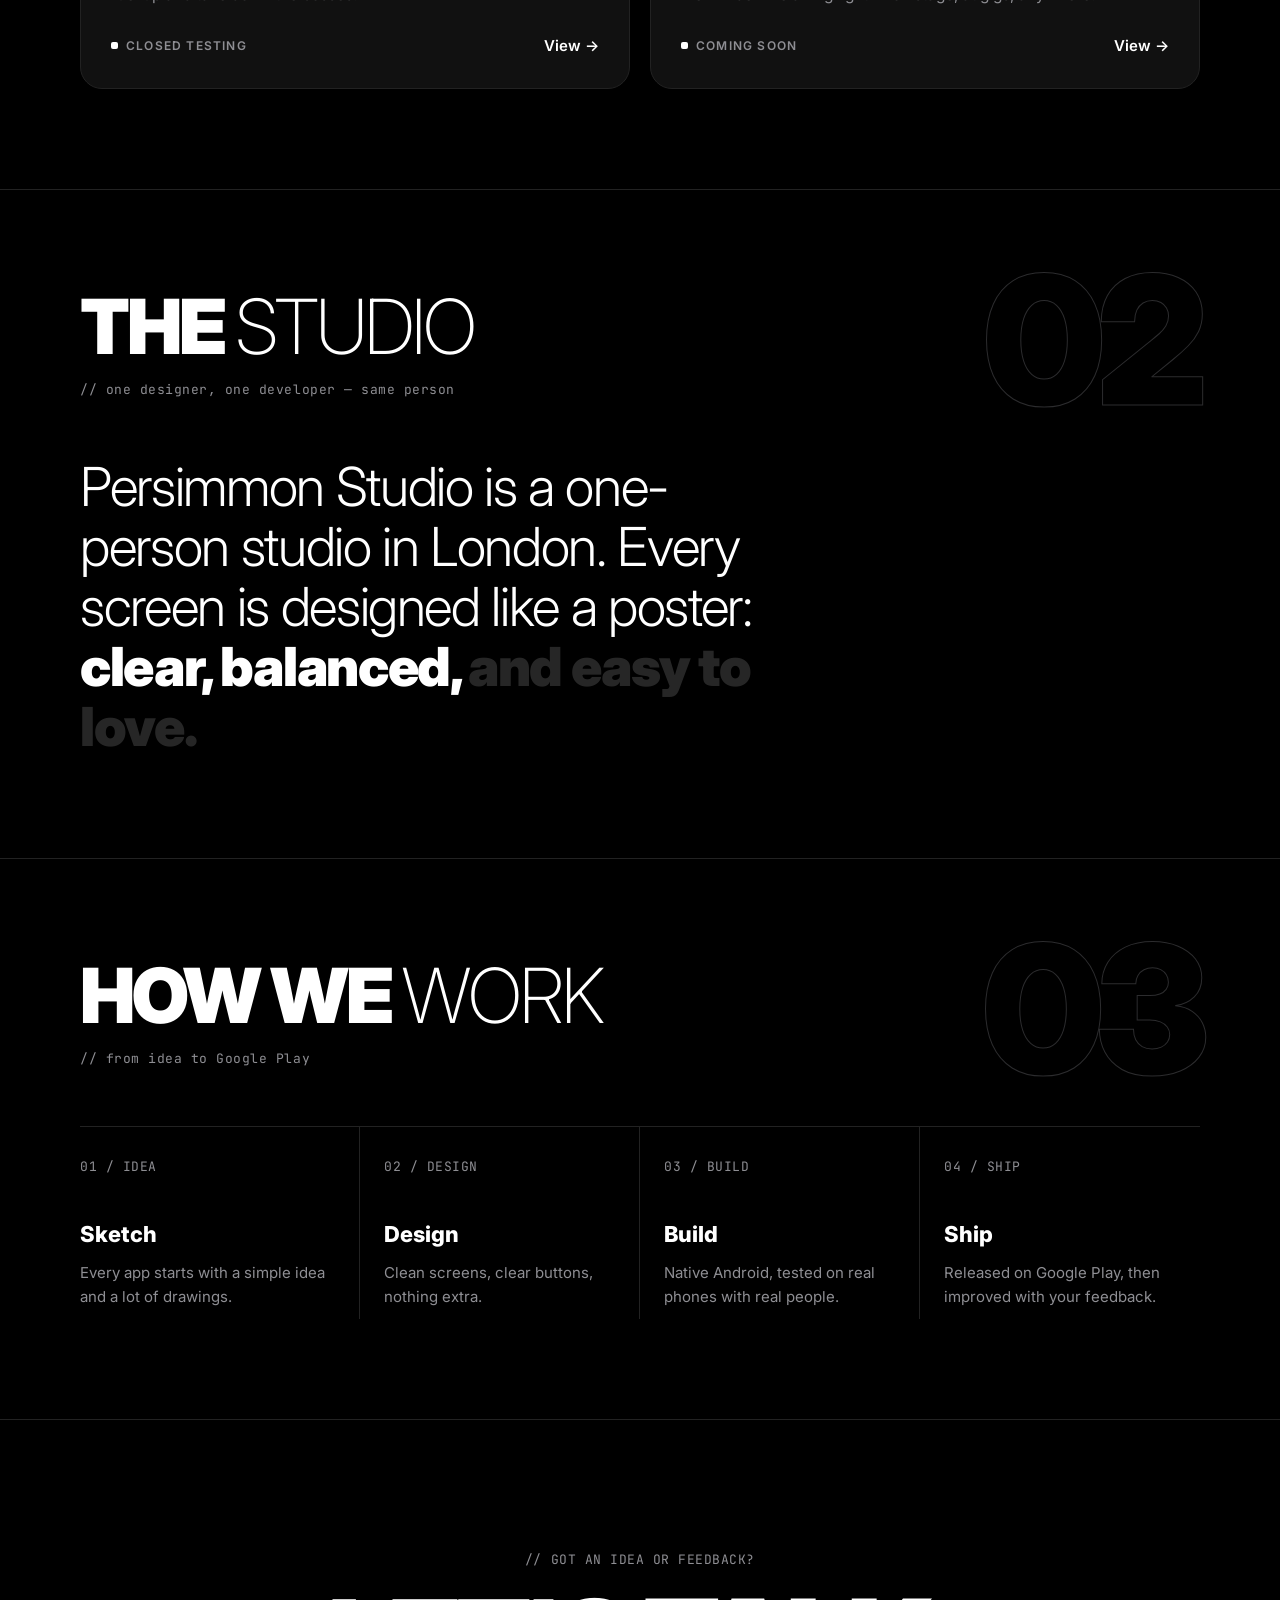
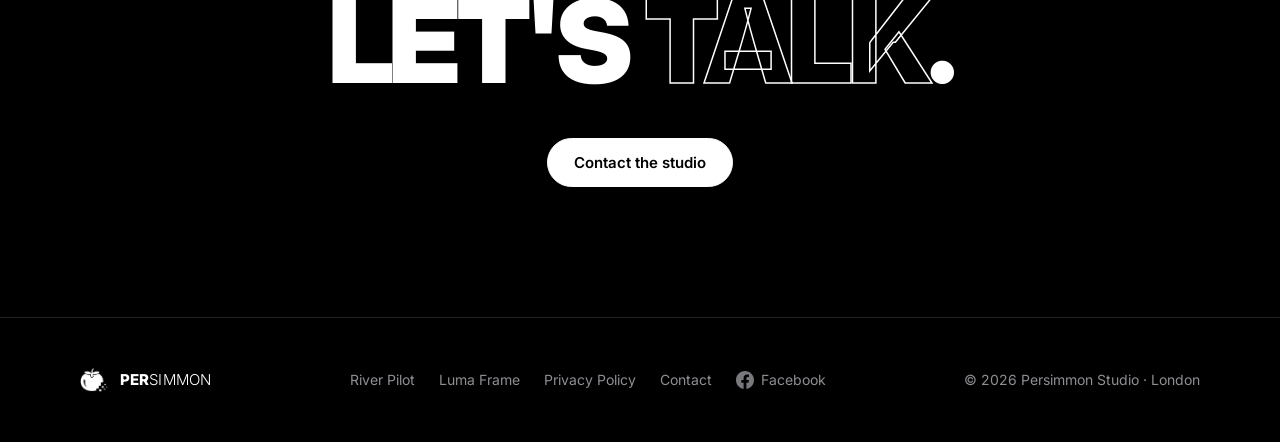
==== commit fd6c368b: "Add files via upload" ====
--- a/index.html
+++ b/index.html
@@ -168,6 +168,7 @@
       <a href="luma-frame.html">Luma Frame</a>
       <a href="privacy.html">Privacy Policy</a>
       <a href="contact.html">Contact</a>
+      <a class="social" href="https://www.facebook.com/persimmonstudiouk/" target="_blank" rel="noopener" aria-label="Persimmon Studio on Facebook"><svg viewBox="0 0 24 24" width="18" height="18" fill="currentColor" aria-hidden="true"><path d="M24 12.07C24 5.41 18.63 0 12 0S0 5.4 0 12.07C0 18.1 4.39 23.1 10.13 24v-8.44H7.08v-3.49h3.04V9.41c0-3.02 1.8-4.7 4.54-4.7 1.31 0 2.68.24 2.68.24v2.97h-1.5c-1.5 0-1.96.93-1.96 1.89v2.26h3.32l-.53 3.5h-2.8V24C19.62 23.1 24 18.1 24 12.07"/></svg>Facebook</a>
     </nav>
     <span>© 2026 Persimmon Studio · London</span>
   </div>
--- a/style.css
+++ b/style.css
@@ -184,3 +184,6 @@
   .app-card { padding: 24px; }
   .hero { padding: 80px 0 90px; }
 }
+
+.foot nav a.social { display: inline-flex; align-items: center; gap: 7px; }
+.foot nav a.social svg { opacity: .85; }
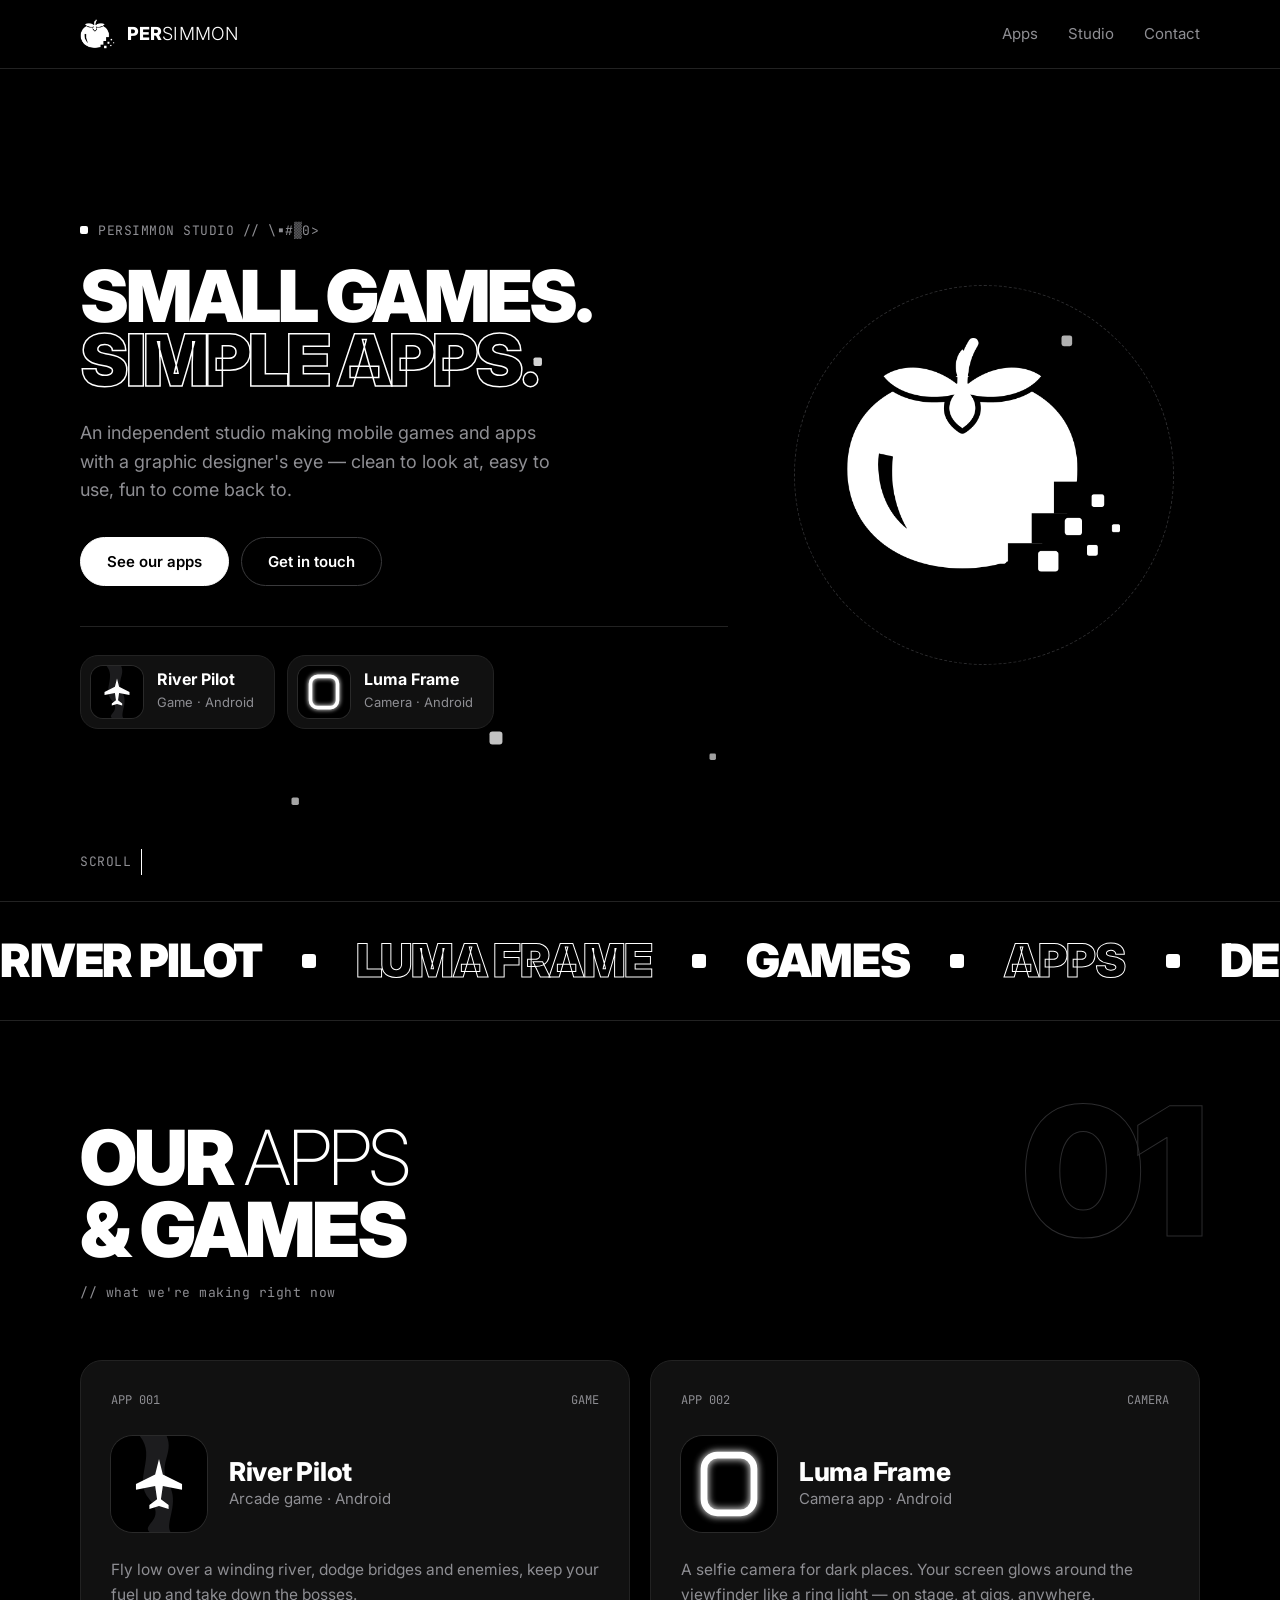
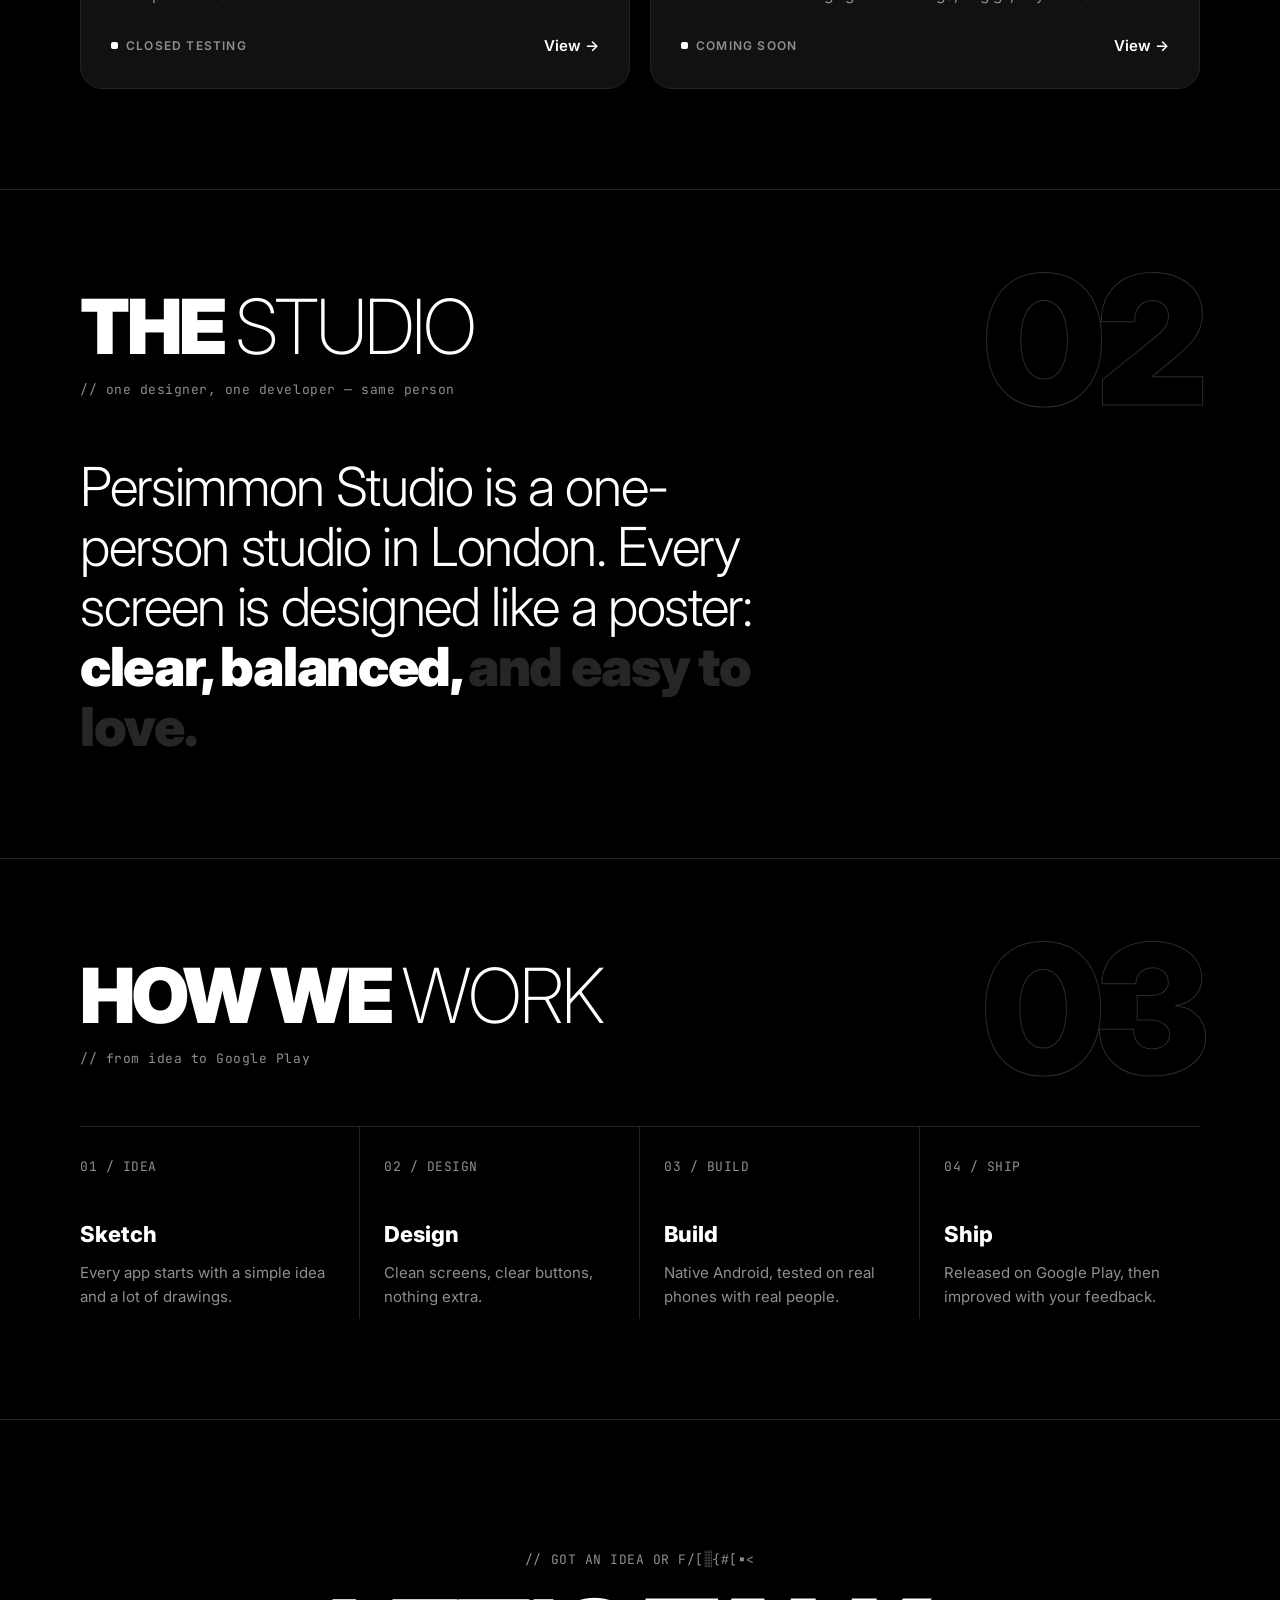
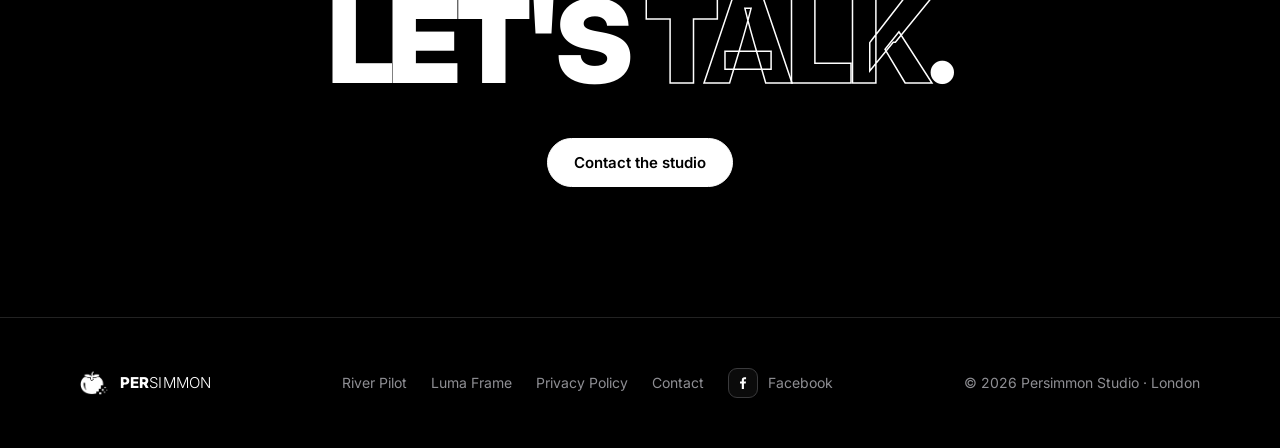
==== commit d9dd259f: "Add files via upload" ====
--- a/index.html
+++ b/index.html
@@ -168,7 +168,7 @@
       <a href="luma-frame.html">Luma Frame</a>
       <a href="privacy.html">Privacy Policy</a>
       <a href="contact.html">Contact</a>
-      <a class="social" href="https://www.facebook.com/persimmonstudiouk/" target="_blank" rel="noopener" aria-label="Persimmon Studio on Facebook"><svg viewBox="0 0 24 24" width="18" height="18" fill="currentColor" aria-hidden="true"><path d="M24 12.07C24 5.41 18.63 0 12 0S0 5.4 0 12.07C0 18.1 4.39 23.1 10.13 24v-8.44H7.08v-3.49h3.04V9.41c0-3.02 1.8-4.7 4.54-4.7 1.31 0 2.68.24 2.68.24v2.97h-1.5c-1.5 0-1.96.93-1.96 1.89v2.26h3.32l-.53 3.5h-2.8V24C19.62 23.1 24 18.1 24 12.07"/></svg>Facebook</a>
+      <a class="social" href="https://www.facebook.com/persimmonstudiouk/" target="_blank" rel="noopener" aria-label="Persimmon Studio on Facebook"><span class="social-icon"><svg viewBox="0 0 24 24" aria-hidden="true"><path d="M13.4 21v-8.1h2.7l.4-3.2h-3.1V7.7c0-.9.3-1.5 1.6-1.5h1.6V3.4c-.3 0-1.3-.1-2.4-.1-2.4 0-4 1.4-4 4.1v2.3H7.5v3.2h2.7V21h3.2z" fill="currentColor"/></svg></span>Facebook</a>
     </nav>
     <span>© 2026 Persimmon Studio · London</span>
   </div>
--- a/style.css
+++ b/style.css
@@ -167,7 +167,7 @@
 .foot { display: flex; justify-content: space-between; gap: 24px; flex-wrap: wrap; align-items: center; }
 .foot .brand img { height: 24px; }
 .foot .brand .wordmark { font-size: 15px; color: var(--white); }
-.foot nav { display: flex; gap: 24px; flex-wrap: wrap; }
+.foot nav { display: flex; gap: 24px; flex-wrap: wrap; align-items: center; }
 .foot a { text-decoration: none; }
 .foot nav a:hover { color: var(--white); }
 
@@ -185,5 +185,12 @@
   .hero { padding: 80px 0 90px; }
 }
 
-.foot nav a.social { display: inline-flex; align-items: center; gap: 7px; }
-.foot nav a.social svg { opacity: .85; }
+/* Facebook link — rounded-square icon, same family as the app icons */
+.foot nav a.social { display: inline-flex; align-items: center; gap: 10px; }
+.social-icon {
+  width: 30px; height: 30px; border-radius: 9px; display: grid; place-items: center;
+  border: 1.5px solid #3a3a3c; color: #fff; background: #0b0b0b;
+  transition: border-color .2s, box-shadow .2s, background .2s;
+}
+.social-icon svg { width: 16px; height: 16px; display: block; }
+.foot nav a.social:hover .social-icon { border-color: #fff; box-shadow: 0 0 12px rgba(255,255,255,.35); }
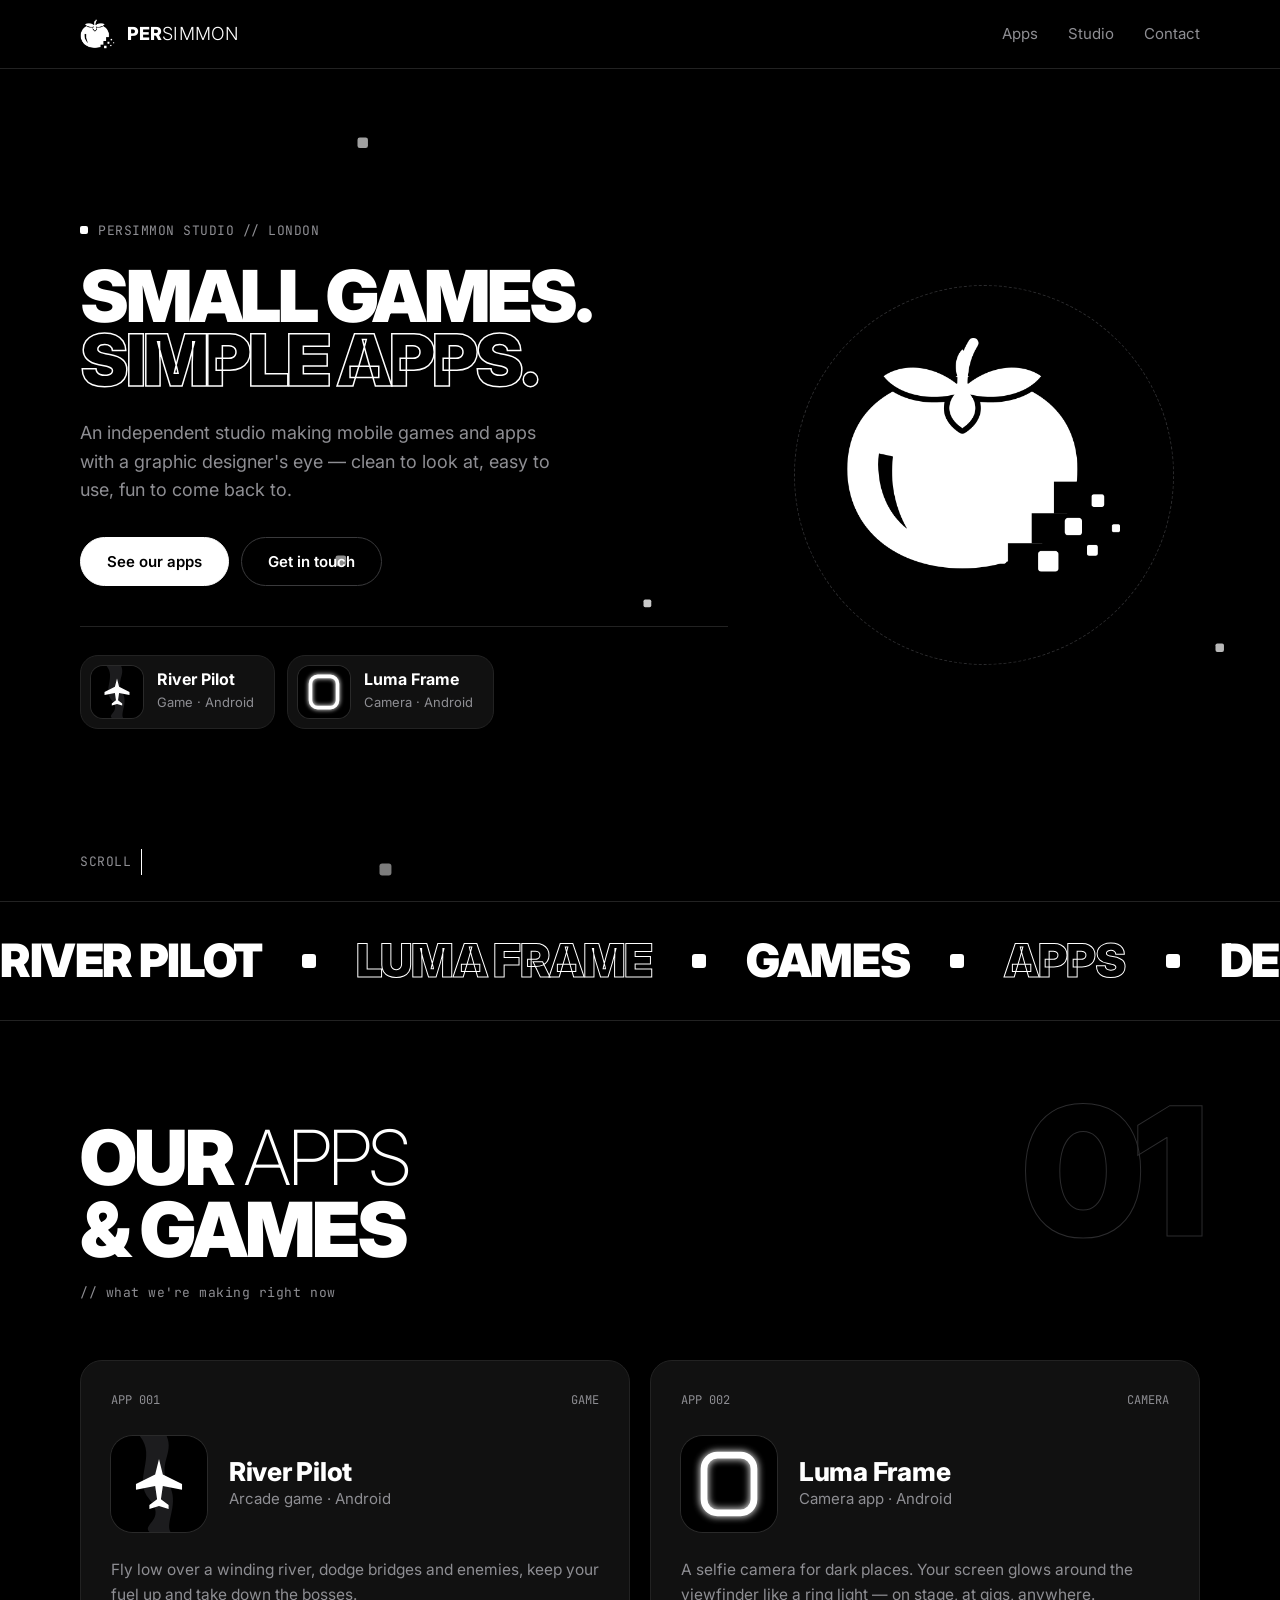
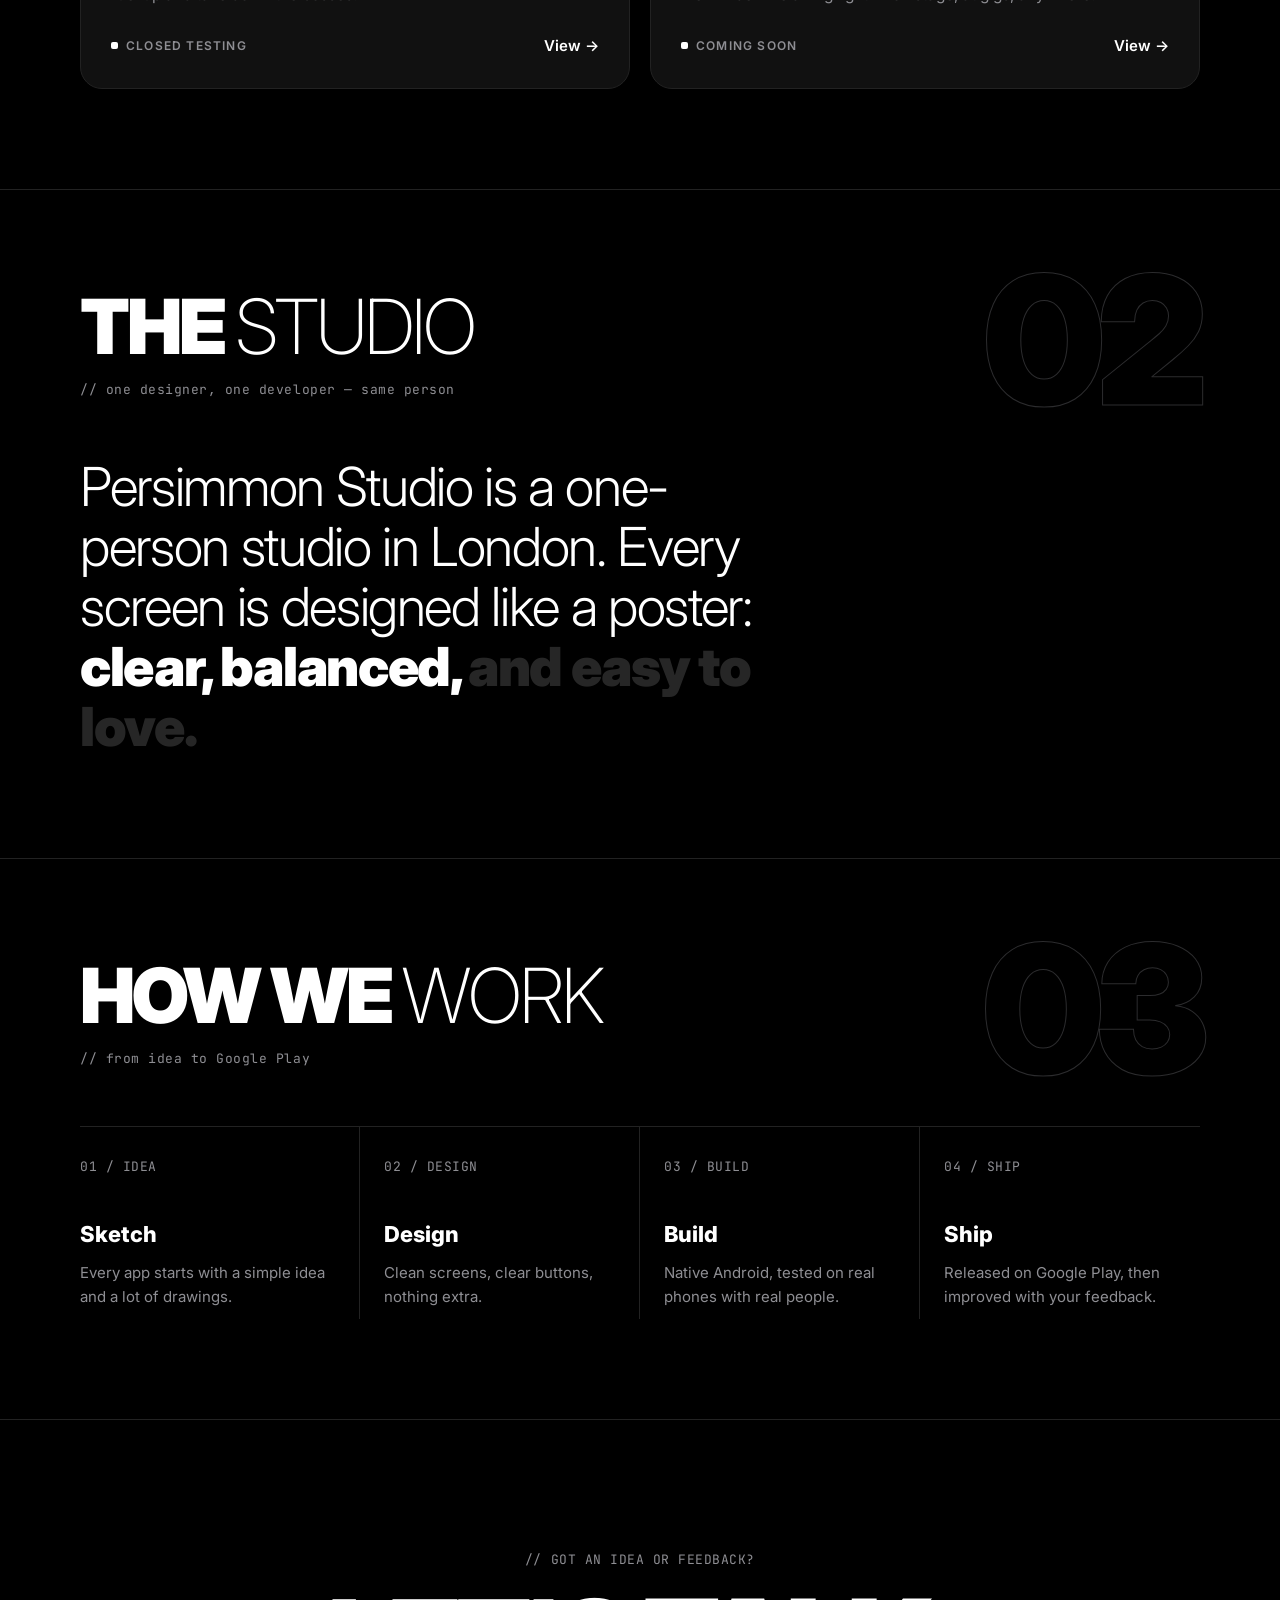
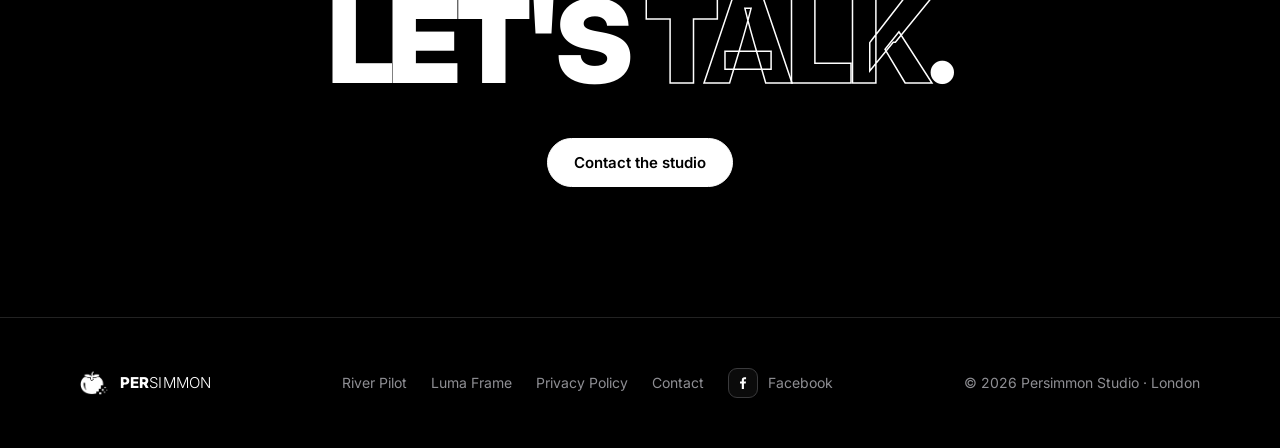
==== commit 32c406b3: "Add files via upload" ====
--- a/index.html
+++ b/index.html
@@ -9,8 +9,8 @@
   <link rel="preconnect" href="https://fonts.googleapis.com">
   <link rel="preconnect" href="https://fonts.gstatic.com" crossorigin>
   <link href="https://fonts.googleapis.com/css2?family=Inter:wght@200;300;400;500;600;700;800;900&family=JetBrains+Mono:wght@400;500&display=swap" rel="stylesheet">
-  <link rel="stylesheet" href="style.css">
-  <link rel="stylesheet" href="motion.css">
+  <link rel="stylesheet" href="style.css?v=4">
+  <link rel="stylesheet" href="motion.css?v=4">
 </head>
 <body>
 <canvas id="pixels" aria-hidden="true"></canvas>
@@ -168,12 +168,12 @@
       <a href="luma-frame.html">Luma Frame</a>
       <a href="privacy.html">Privacy Policy</a>
       <a href="contact.html">Contact</a>
-      <a class="social" href="https://www.facebook.com/persimmonstudiouk/" target="_blank" rel="noopener" aria-label="Persimmon Studio on Facebook"><span class="social-icon"><svg viewBox="0 0 24 24" aria-hidden="true"><path d="M13.4 21v-8.1h2.7l.4-3.2h-3.1V7.7c0-.9.3-1.5 1.6-1.5h1.6V3.4c-.3 0-1.3-.1-2.4-.1-2.4 0-4 1.4-4 4.1v2.3H7.5v3.2h2.7V21h3.2z" fill="currentColor"/></svg></span>Facebook</a>
+      <a class="social" href="https://www.facebook.com/persimmonstudiouk/" target="_blank" rel="noopener" aria-label="Persimmon Studio on Facebook"><span class="social-icon"><svg viewBox="0 0 24 24" width="16" height="16" aria-hidden="true"><path d="M13.4 21v-8.1h2.7l.4-3.2h-3.1V7.7c0-.9.3-1.5 1.6-1.5h1.6V3.4c-.3 0-1.3-.1-2.4-.1-2.4 0-4 1.4-4 4.1v2.3H7.5v3.2h2.7V21h3.2z" fill="currentColor"/></svg></span>Facebook</a>
     </nav>
     <span>© 2026 Persimmon Studio · London</span>
   </div>
 </footer>
 
-<script src="main.js"></script>
+<script src="main.js?v=4"></script>
 </body>
 </html>
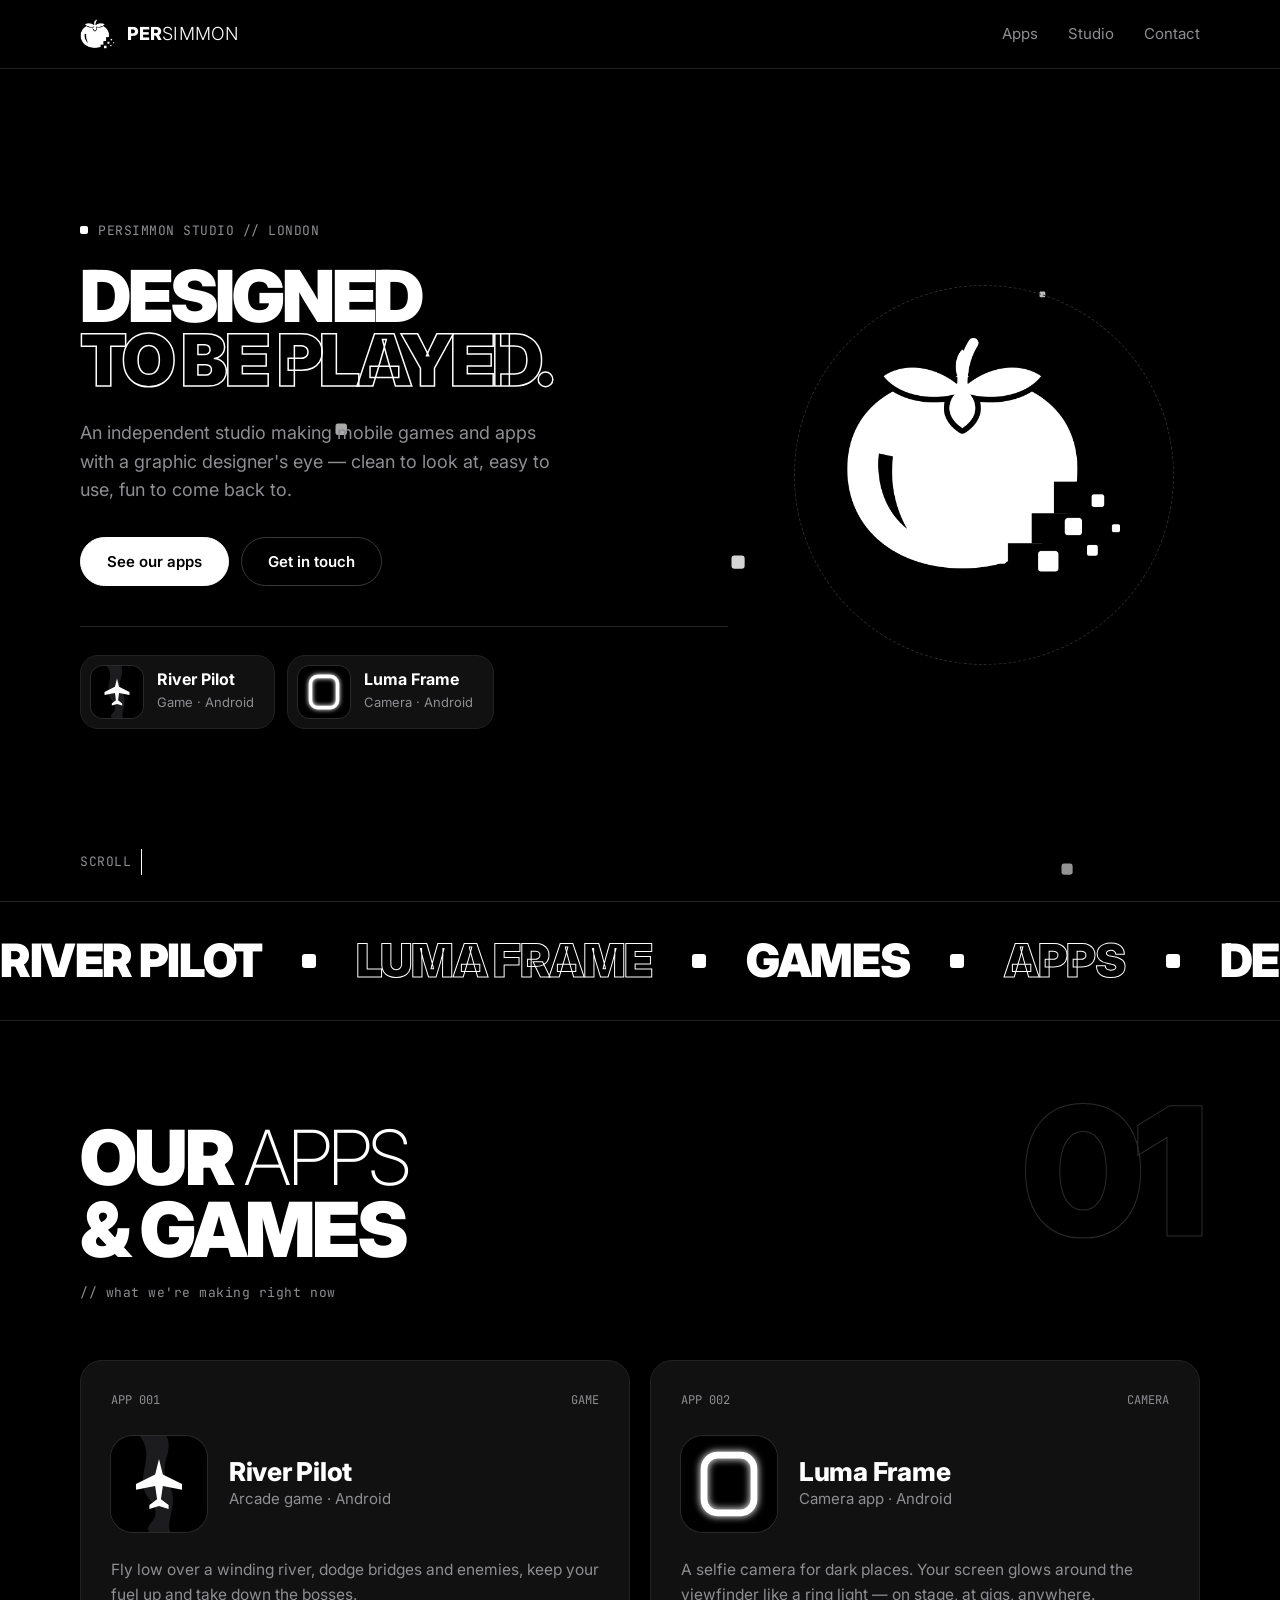
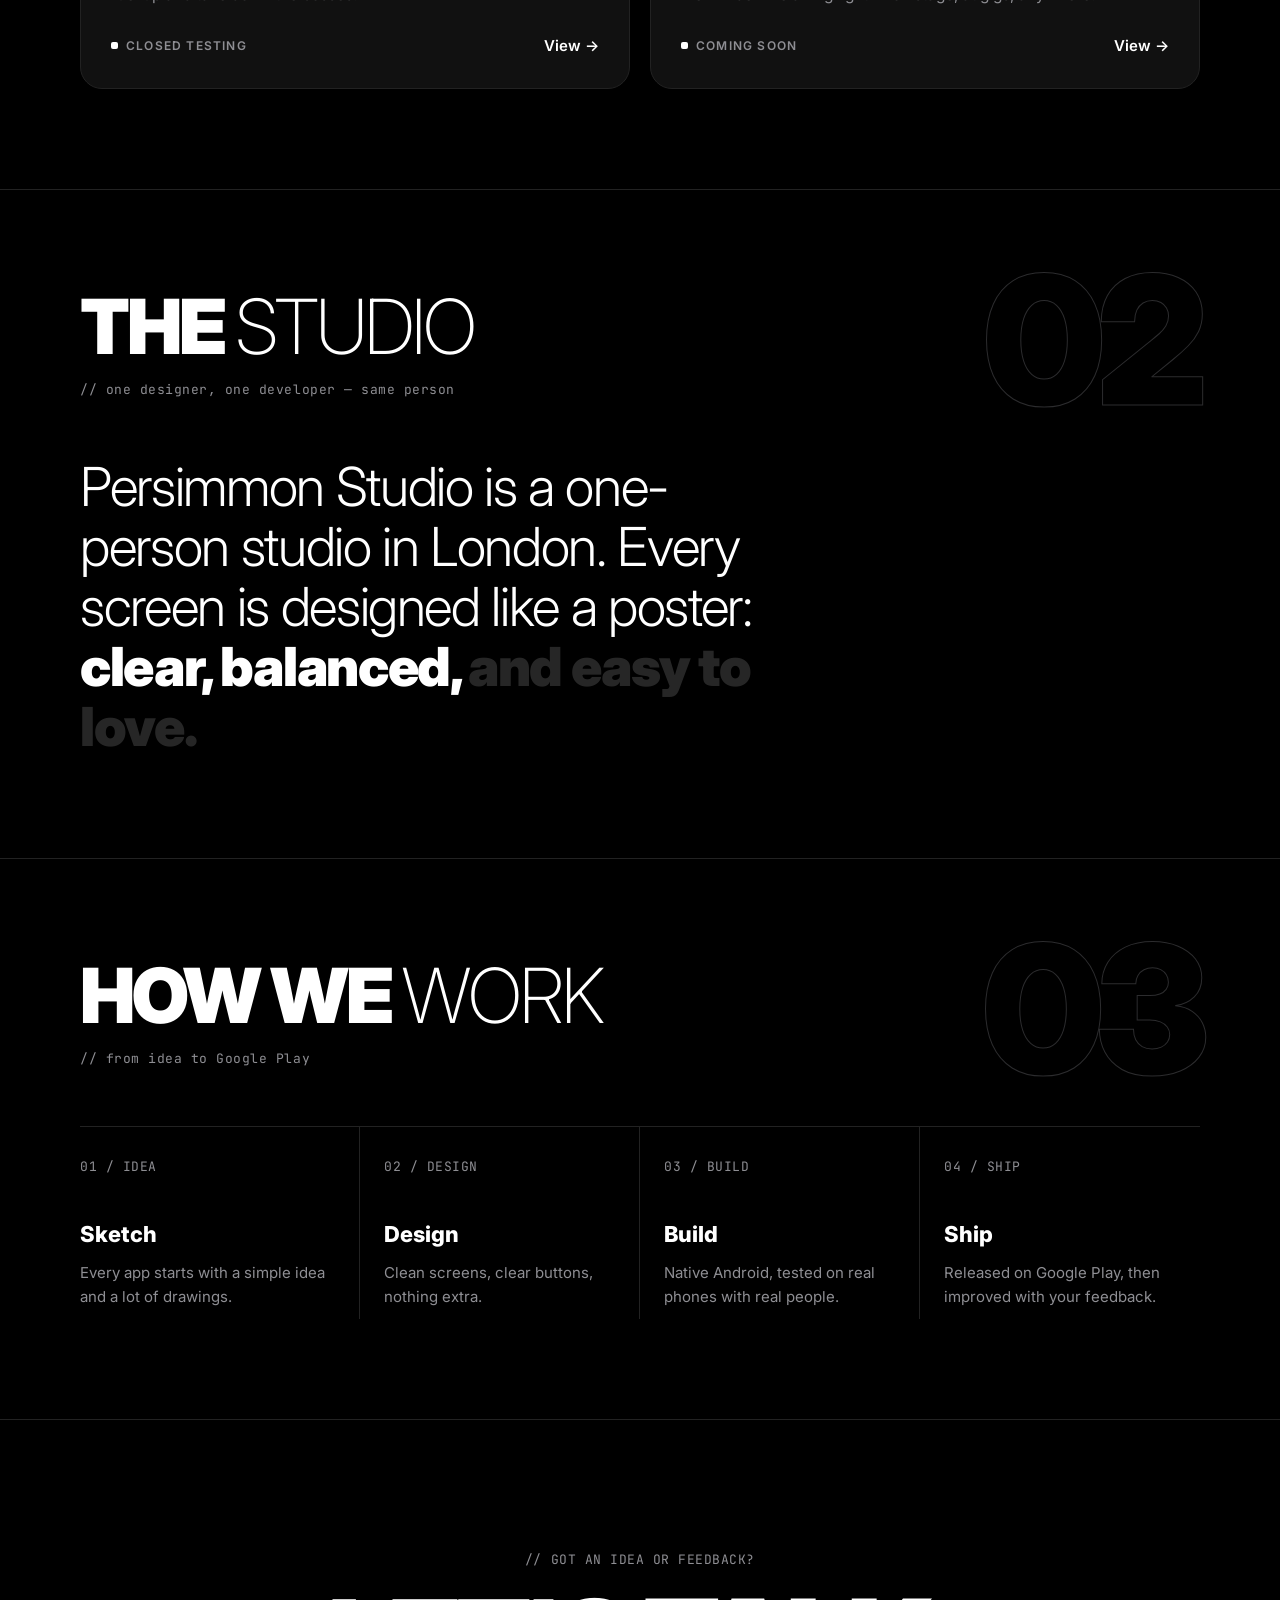
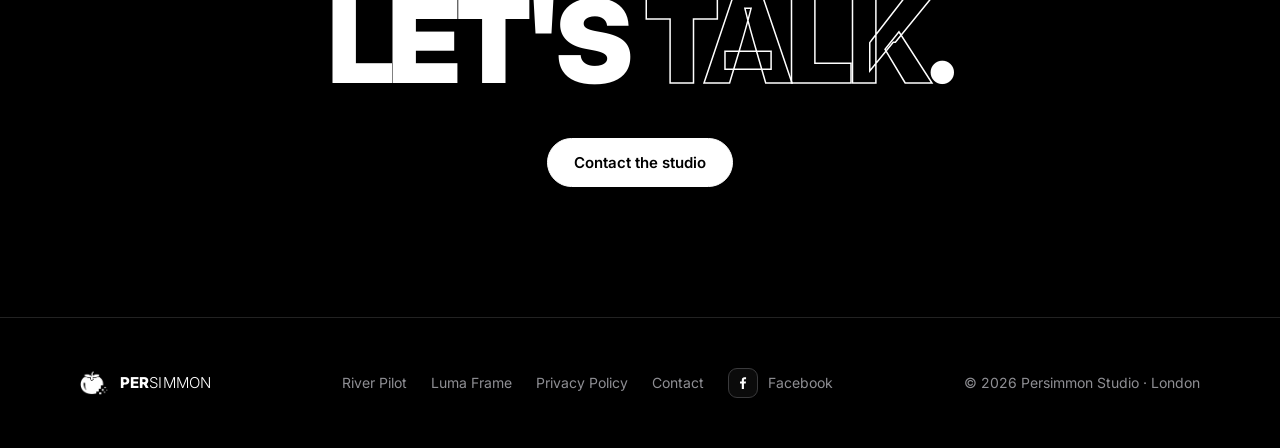
==== commit 4ac8af3f: "Add files via upload" ====
--- a/index.html
+++ b/index.html
@@ -33,8 +33,8 @@
       <div>
         <div class="mono"><span class="sq"></span><span data-scramble>PERSIMMON STUDIO // LONDON</span></div>
         <h1 class="mega">
-          <span class="line"><span>Small games.</span></span>
-          <span class="line outline"><span>Simple apps.</span></span>
+          <span class="line"><span>Designed</span></span>
+          <span class="line outline"><span>to be played.</span></span>
         </h1>
         <p class="lead reveal d2">An independent studio making mobile games and apps with a graphic designer's eye — clean to look at, easy to use, fun to come back to.</p>
         <div class="hero-actions reveal d3">
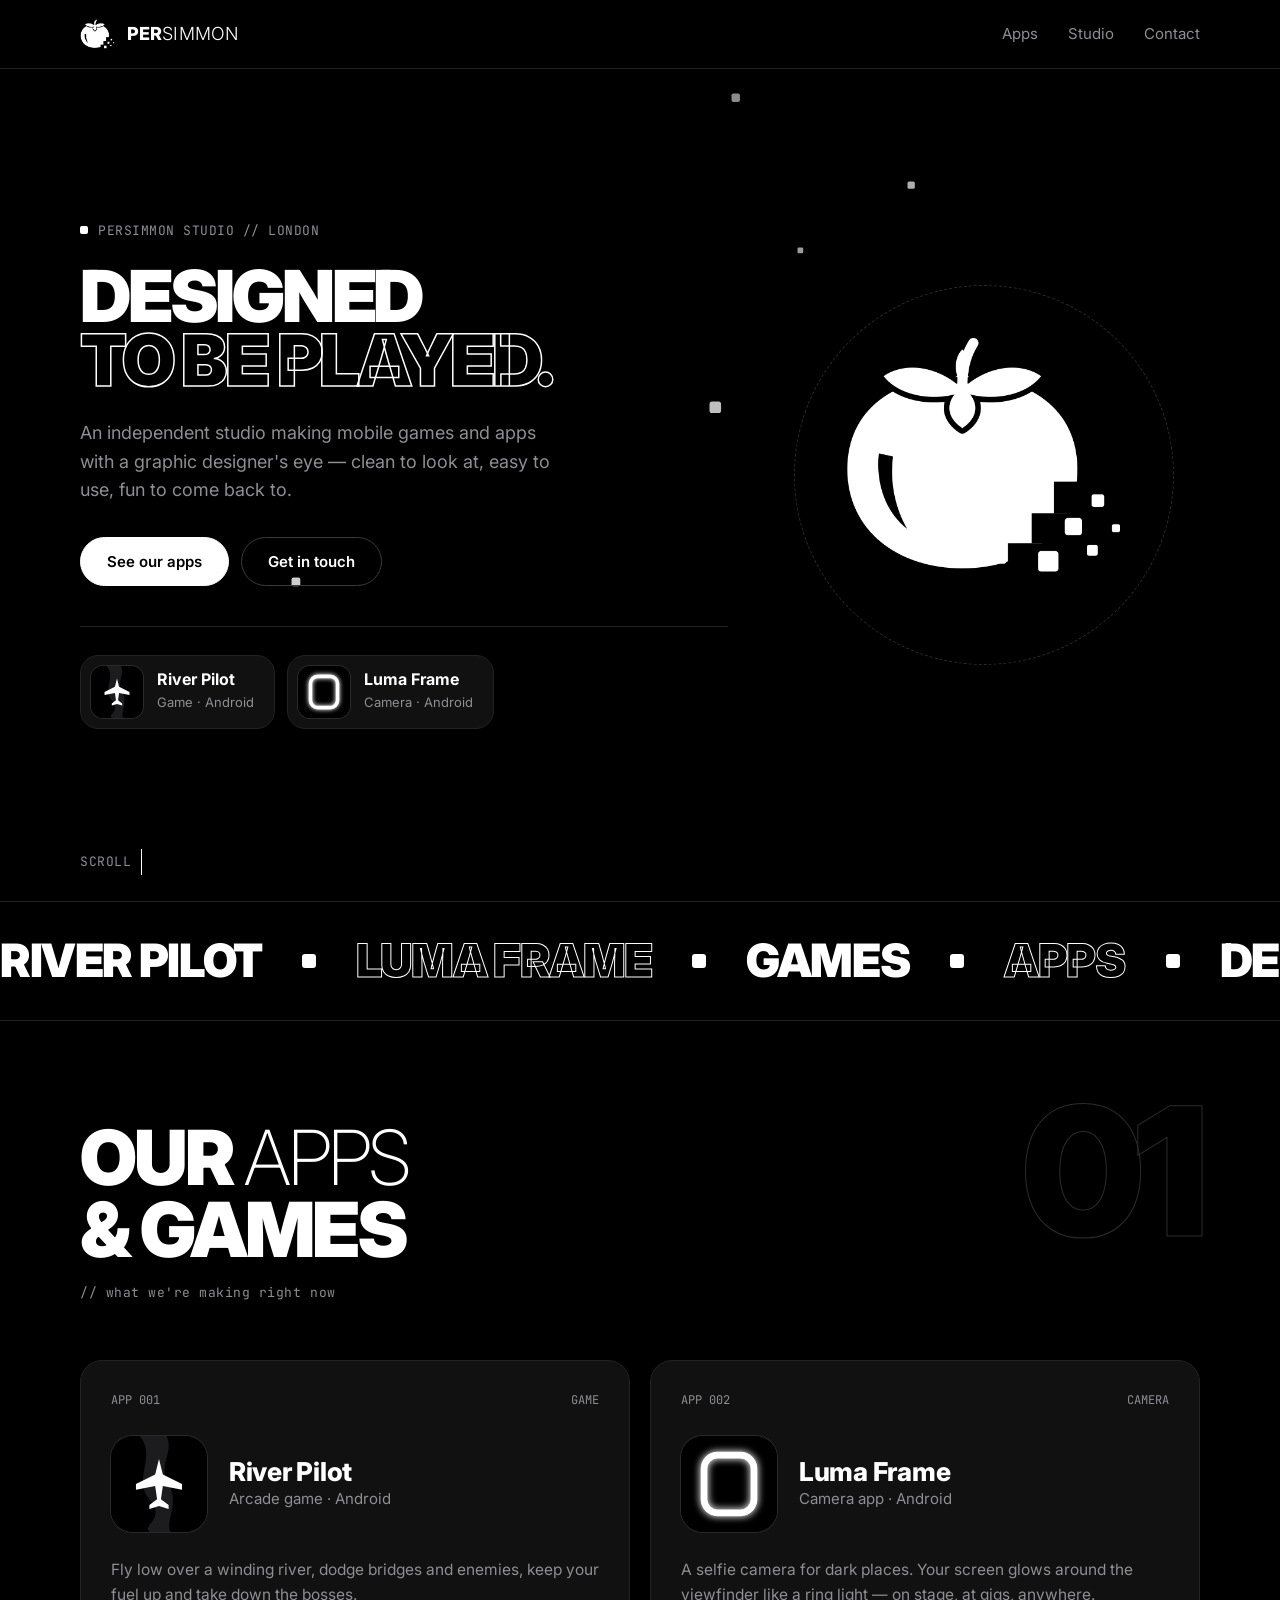
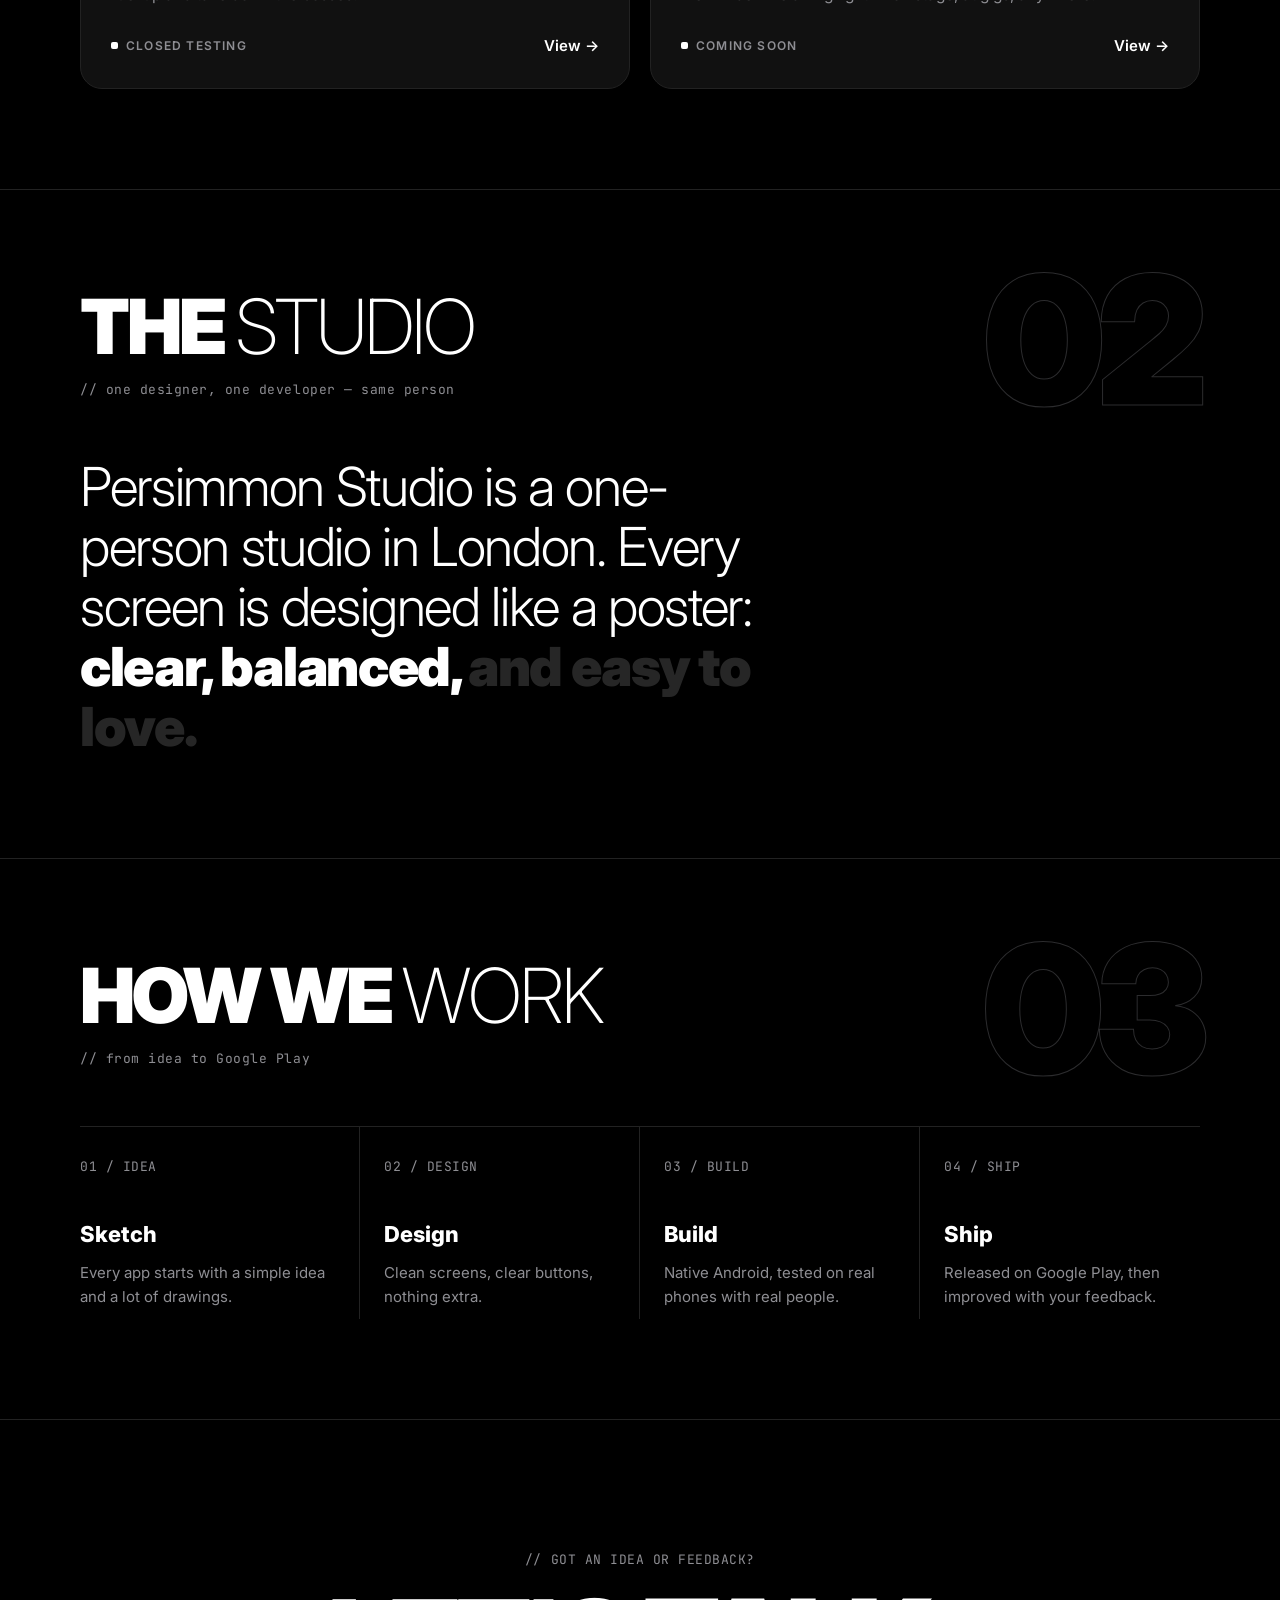
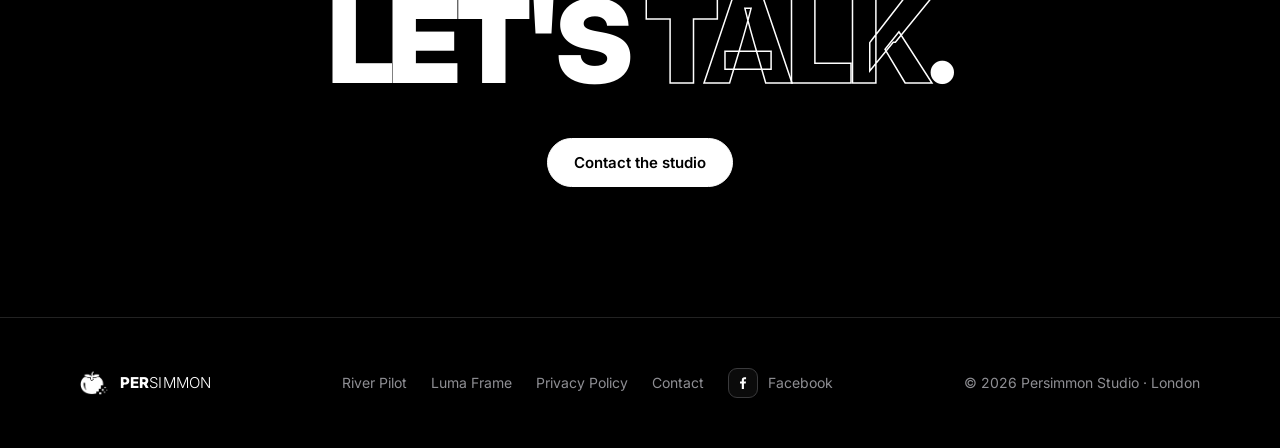
==== commit 684883dc: "Add files via upload" ====
--- a/index.html
+++ b/index.html
@@ -6,6 +6,19 @@
   <title>Persimmon Studio — Independent Games & Apps</title>
   <meta name="description" content="Persimmon Studio is an independent London studio making clean, simple mobile games and apps — River Pilot and Luma Frame.">
   <link rel="icon" href="assets/favicon.png">
+  <!-- Link preview (Facebook, WhatsApp, X, LinkedIn) -->
+  <meta property="og:type" content="website">
+  <meta property="og:site_name" content="Persimmon Studio">
+  <meta property="og:title" content="Persimmon Studio — Designed to be played.">
+  <meta property="og:description" content="Independent game & app studio in London. River Pilot and Luma Frame, coming soon to Google Play.">
+  <meta property="og:url" content="https://persimmonstudio.co.uk/">
+  <meta property="og:image" content="https://persimmonstudio.co.uk/assets/og-image.jpg">
+  <meta property="og:image:width" content="1200">
+  <meta property="og:image:height" content="630">
+  <meta property="og:image:alt" content="Persimmon Studio — Designed to be played.">
+  <meta name="twitter:card" content="summary_large_image">
+  <link rel="canonical" href="https://persimmonstudio.co.uk/">
+  <!-- /Link preview -->
   <link rel="preconnect" href="https://fonts.googleapis.com">
   <link rel="preconnect" href="https://fonts.gstatic.com" crossorigin>
   <link href="https://fonts.googleapis.com/css2?family=Inter:wght@200;300;400;500;600;700;800;900&family=JetBrains+Mono:wght@400;500&display=swap" rel="stylesheet">
